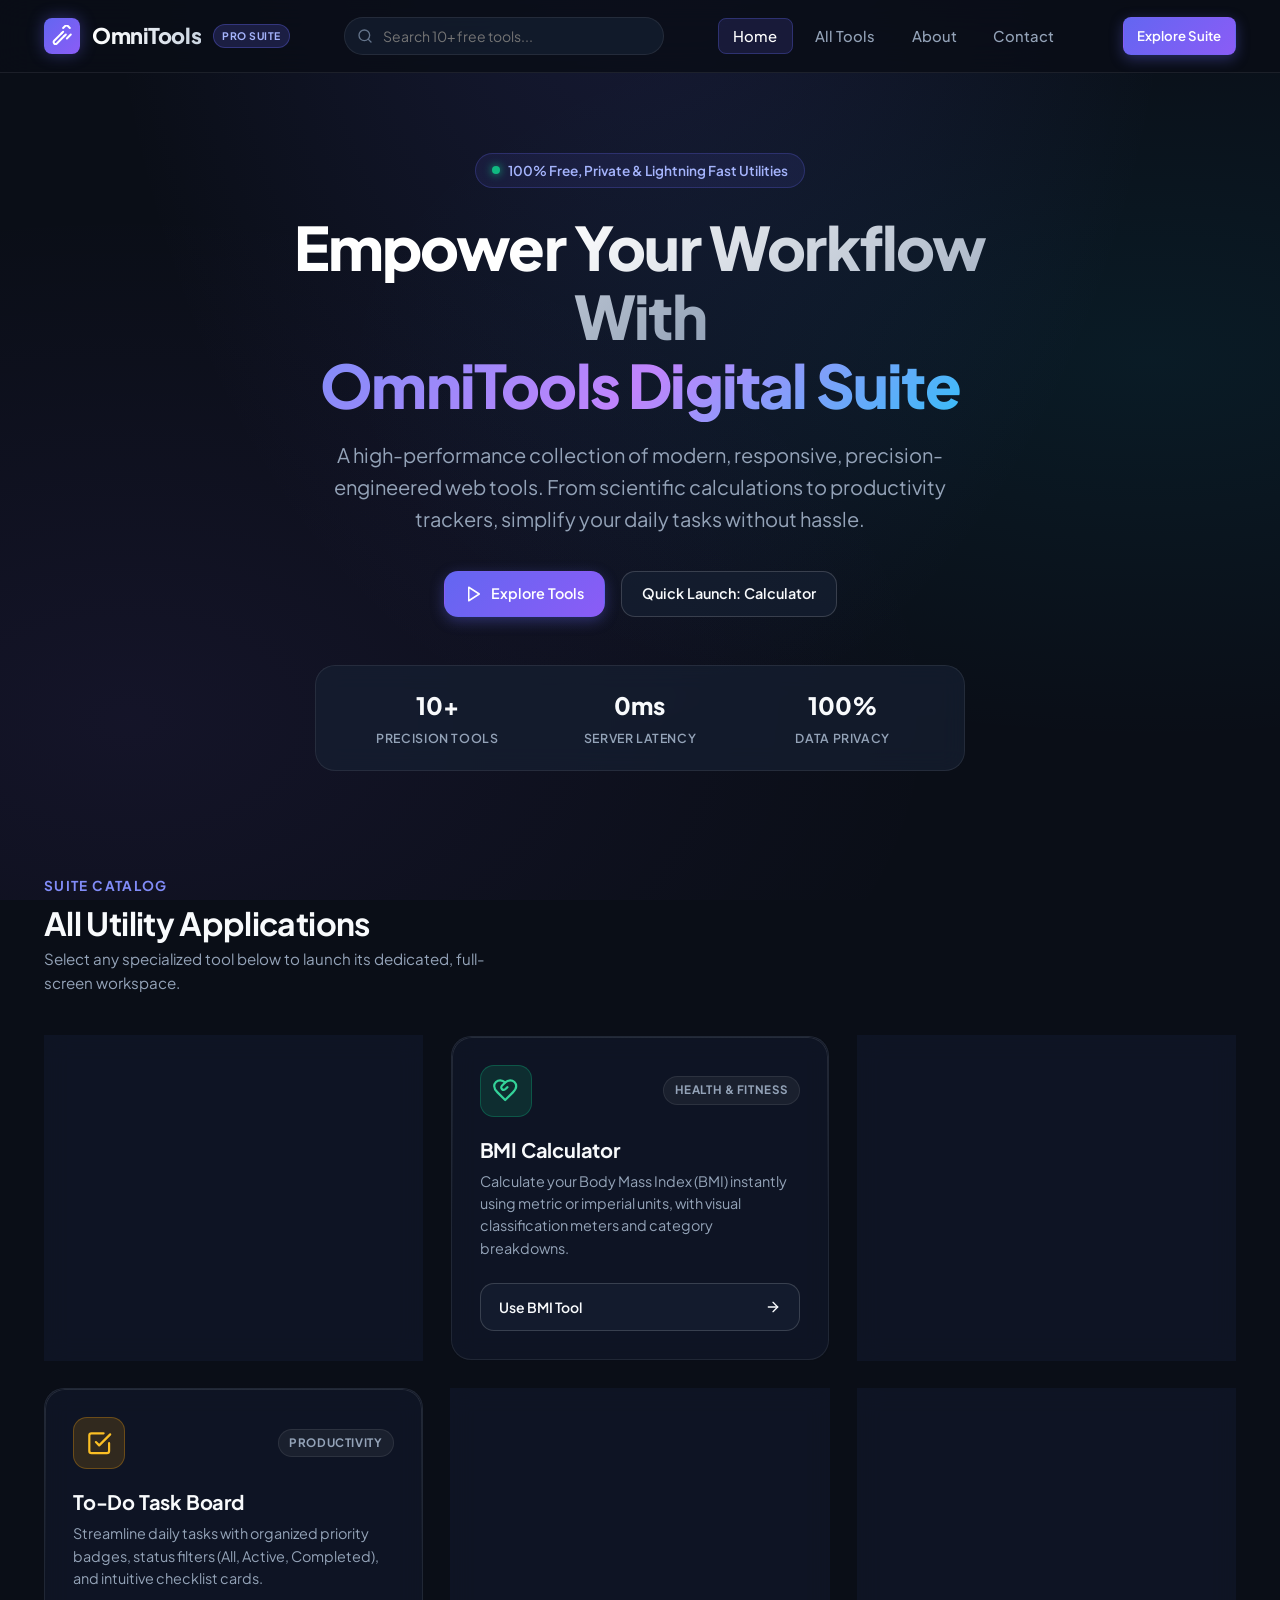
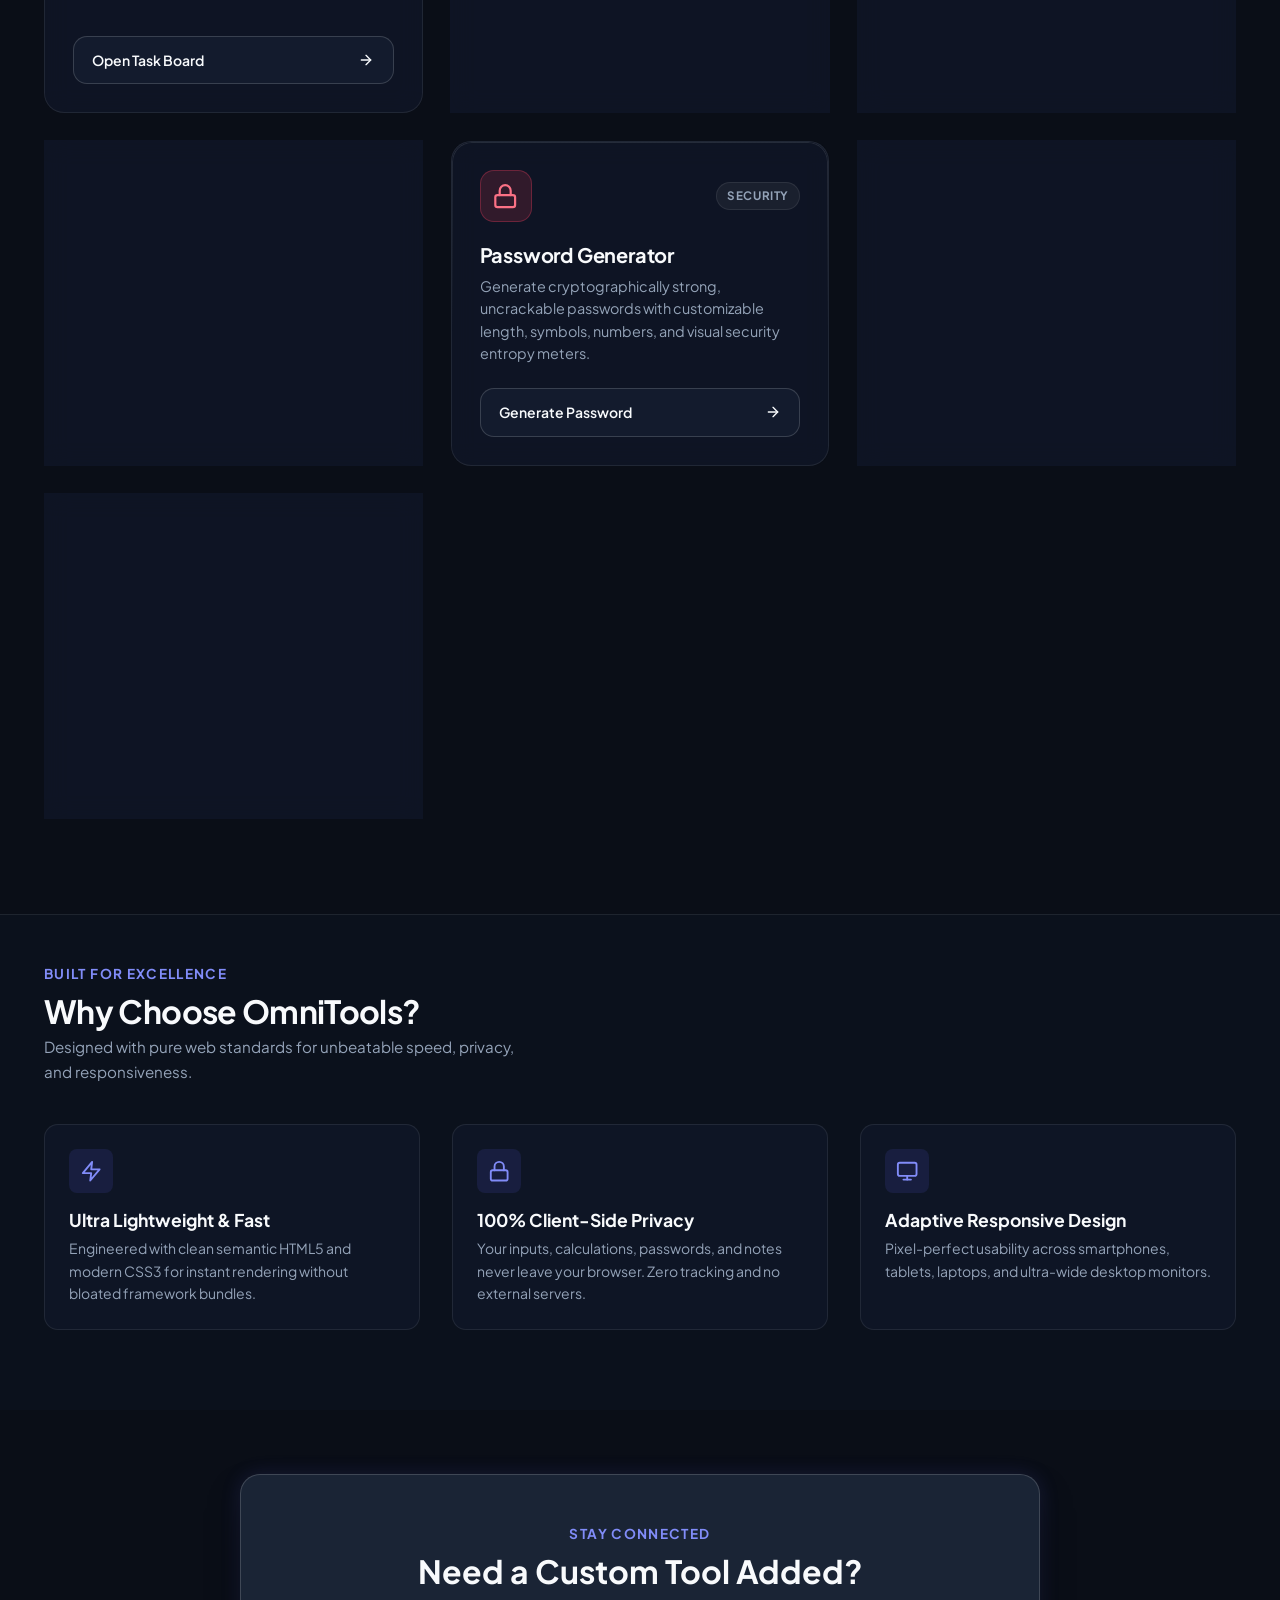
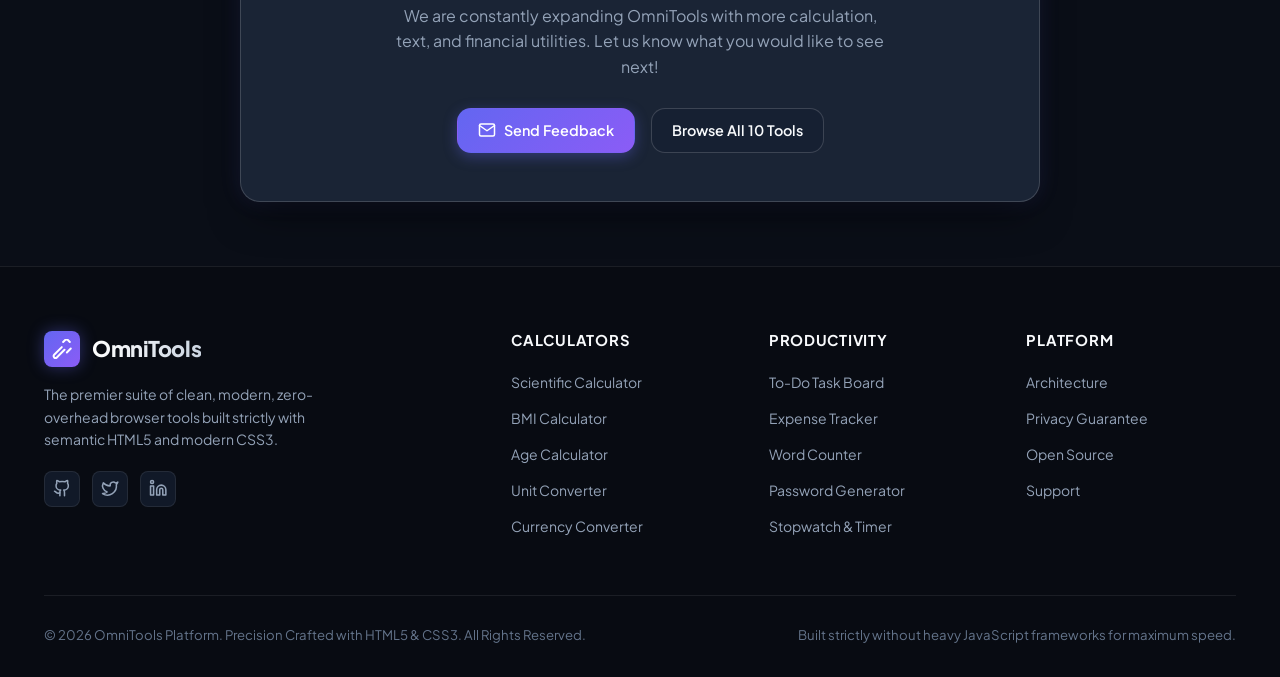
==== index.html @ bc84100f "Omni Tools" ====
<!DOCTYPE html>
<html lang="en">
<head>
  <meta charset="UTF-8">
  <meta name="viewport" content="width=device-width, initial-scale=1.0">
  <title>OmniTools - All-in-One Modern Web Utilities</title>
  <meta name="description" content="A curated suite of clean, fast, modern productivity and calculation web tools. Calculators, converters, text tools, and utilities all in one place.">
  <link rel="stylesheet" href="style.css">
</head>
<body>

  <!-- ================= Header / Navigation ================= -->
  <header class="site-header">
    <div class="container nav-container">
      <a href="index.html" class="brand-logo" aria-label="OmniTools Home">
        <div class="brand-icon">
          <svg viewBox="0 0 24 24" fill="none" stroke="currentColor" stroke-width="2.2" stroke-linecap="round" stroke-linejoin="round">
            <path d="m15 12-8.5 8.5c-.83.83-2.17.83-3 0 0 0 0 0 0 0a2.12 2.12 0 0 1 0-3L12 9"/>
            <path d="M17.64 15 22 10.64"/>
            <path d="m20.91 3.26-2.17-2.17a2.12 2.12 0 0 0-3 0L13.5 3.33"/>
            <path d="m14.5 12.5 2-2"/>
            <path d="m11.5 9.5 2-2"/>
          </svg>
        </div>
        <span class="brand-text">OmniTools</span>
        <span class="brand-badge">Pro Suite</span>
      </a>

      <!-- Search Bar UI -->
      <div class="nav-search">
        <svg class="nav-search-icon" viewBox="0 0 24 24" fill="none" stroke="currentColor" stroke-width="2" stroke-linecap="round" stroke-linejoin="round">
          <circle cx="11" cy="11" r="8"></circle>
          <line x1="21" y1="21" x2="16.65" y2="16.65"></line>
        </svg>
        <input type="text" class="nav-search-input" placeholder="Search 10+ free tools..." aria-label="Search tools">
      </div>

      <!-- Navigation Links -->
      <nav aria-label="Main Navigation">
        <ul class="nav-menu">
          <li><a href="index.html" class="nav-link active">Home</a></li>
          <li><a href="#tools-section" class="nav-link">All Tools</a></li>
          <li><a href="#about-section" class="nav-link">About</a></li>
          <li><a href="#contact-section" class="nav-link">Contact</a></li>
        </ul>
      </nav>

      <div class="nav-actions">
        <a href="#tools-section" class="btn btn-primary btn-sm">Explore Suite</a>
      </div>
    </div>
  </header>

  <!-- ================= Hero Section ================= -->
  <main>
    <section class="hero-section">
      <div class="container hero-content">
        <div class="hero-pill">
          <span class="hero-pill-dot"></span>
          <span>100% Free, Private & Lightning Fast Utilities</span>
        </div>

        <h1 class="hero-title">
          <span class="hero-gradient-text">Empower Your Workflow With</span><br>
          <span class="hero-highlight">OmniTools Digital Suite</span>
        </h1>

        <p class="hero-subtitle">
          A high-performance collection of modern, responsive, precision-engineered web tools. From scientific calculations to productivity trackers, simplify your daily tasks without hassle.
        </p>

        <div class="hero-actions">
          <a href="#tools-section" class="btn btn-primary" id="cta-explore">
            <svg width="18" height="18" viewBox="0 0 24 24" fill="none" stroke="currentColor" stroke-width="2" stroke-linecap="round" stroke-linejoin="round">
              <polygon points="5 3 19 12 5 21 5 3"></polygon>
            </svg>
            Explore Tools
          </a>
          <a href="scientific-calculator.html" class="btn btn-secondary">
            Quick Launch: Calculator
          </a>
        </div>

        <!-- Hero Stats -->
        <div class="hero-stats-bar">
          <div class="stat-item">
            <span class="stat-number">10+</span>
            <span class="stat-label">Precision Tools</span>
          </div>
          <div class="stat-item">
            <span class="stat-number">0ms</span>
            <span class="stat-label">Server Latency</span>
          </div>
          <div class="stat-item">
            <span class="stat-number">100%</span>
            <span class="stat-label">Data Privacy</span>
          </div>
        </div>
      </div>
    </section>

    <!-- ================= Tools Grid Section ================= -->
    <section class="tools-section" id="tools-section">
      <div class="container">
        <div class="section-header">
          <div>
            <span class="section-subtitle-tag">Suite Catalog</span>
            <h2 class="section-title">All Utility Applications</h2>
            <p class="section-desc">Select any specialized tool below to launch its dedicated, full-screen workspace.</p>
          </div>
        </div>

        <div class="tools-grid">

          <!-- Tool 1: Scientific Calculator -->
          <article class="tool-card">
            <div class="tool-card-top">
              <div class="tool-card-icon-box card-color-indigo">
                <svg viewBox="0 0 24 24" fill="none" stroke="currentColor" stroke-width="2" stroke-linecap="round" stroke-linejoin="round">
                  <rect x="4" y="2" width="16" height="20" rx="2"></rect>
                  <line x1="8" y1="6" x2="16" y2="6"></line>
                  <line x1="16" y1="14" x2="16" y2="14.01"></line>
                  <line x1="12" y1="14" x2="12" y2="14.01"></line>
                  <line x1="8" y1="14" x2="8" y2="14.01"></line>
                  <line x1="16" y1="18" x2="16" y2="18.01"></line>
                  <line x1="12" y1="18" x2="12" y2="18.01"></line>
                  <line x1="8" y1="18" x2="8" y2="18.01"></line>
                </svg>
              </div>
              <span class="tool-category-badge">Math & Science</span>
            </div>
            <h3 class="tool-card-title">Scientific Calculator</h3>
            <p class="tool-card-desc">
              Solve complex equations with trigonometric functions (sin, cos, tan), logarithms, square roots, exponents, and memory functions.
            </p>
            <a href="scientific-calculator.html" class="btn-tool" id="btn-calc">
              <span>Use Calculator</span>
              <svg viewBox="0 0 24 24" fill="none" stroke="currentColor" stroke-width="2" stroke-linecap="round" stroke-linejoin="round"><path d="M5 12h14"/><path d="m12 5 7 7-7 7"/></svg>
            </a>
          </article>

          <!-- Tool 2: BMI Calculator -->
          <article class="tool-card">
            <div class="tool-card-top">
              <div class="tool-card-icon-box card-color-emerald">
                <svg viewBox="0 0 24 24" fill="none" stroke="currentColor" stroke-width="2" stroke-linecap="round" stroke-linejoin="round">
                  <path d="M19 14c1.49-1.46 3-3.21 3-5.5A5.5 5.5 0 0 0 16.5 3c-1.76 0-3 .5-4.5 2-1.5-1.5-2.74-2-4.5-2A5.5 5.5 0 0 0 2 8.5c0 2.3 1.5 4.05 3 5.5l7 7Z"></path>
                  <path d="M12 5 9.04 7.96a2.17 2.17 0 0 0 0 3.08v0c.82.82 2.13.85 3 .07l2.07-1.9"></path>
                </svg>
              </div>
              <span class="tool-category-badge">Health & Fitness</span>
            </div>
            <h3 class="tool-card-title">BMI Calculator</h3>
            <p class="tool-card-desc">
              Calculate your Body Mass Index (BMI) instantly using metric or imperial units, with visual classification meters and category breakdowns.
            </p>
            <a href="bmi-calculator.html" class="btn-tool" id="btn-bmi">
              <span>Use BMI Tool</span>
              <svg viewBox="0 0 24 24" fill="none" stroke="currentColor" stroke-width="2" stroke-linecap="round" stroke-linejoin="round"><path d="M5 12h14"/><path d="m12 5 7 7-7 7"/></svg>
            </a>
          </article>

          <!-- Tool 3: Age Calculator -->
          <article class="tool-card">
            <div class="tool-card-top">
              <div class="tool-card-icon-box card-color-cyan">
                <svg viewBox="0 0 24 24" fill="none" stroke="currentColor" stroke-width="2" stroke-linecap="round" stroke-linejoin="round">
                  <rect x="3" y="4" width="18" height="18" rx="2" ry="2"></rect>
                  <line x1="16" y1="2" x2="16" y2="6"></line>
                  <line x1="8" y1="2" x2="8" y2="6"></line>
                  <line x1="3" y1="10" x2="21" y2="10"></line>
                  <circle cx="12" cy="15" r="2"></circle>
                </svg>
              </div>
              <span class="tool-category-badge">Time & Dates</span>
            </div>
            <h3 class="tool-card-title">Age Calculator</h3>
            <p class="tool-card-desc">
              Find your exact chronological age in years, months, weeks, days, hours, and minutes, plus a countdown to your next milestone birthday.
            </p>
            <a href="age-calculator.html" class="btn-tool" id="btn-age">
              <span>Calculate Age</span>
              <svg viewBox="0 0 24 24" fill="none" stroke="currentColor" stroke-width="2" stroke-linecap="round" stroke-linejoin="round"><path d="M5 12h14"/><path d="m12 5 7 7-7 7"/></svg>
            </a>
          </article>

          <!-- Tool 4: To-Do List -->
          <article class="tool-card">
            <div class="tool-card-top">
              <div class="tool-card-icon-box card-color-amber">
                <svg viewBox="0 0 24 24" fill="none" stroke="currentColor" stroke-width="2" stroke-linecap="round" stroke-linejoin="round">
                  <path d="M9 11l3 3L22 4"></path>
                  <path d="M21 12v7a2 2 0 0 1-2 2H5a2 2 0 0 1-2-2V5a2 2 0 0 1 2-2h11"></path>
                </svg>
              </div>
              <span class="tool-category-badge">Productivity</span>
            </div>
            <h3 class="tool-card-title">To-Do Task Board</h3>
            <p class="tool-card-desc">
              Streamline daily tasks with organized priority badges, status filters (All, Active, Completed), and intuitive checklist cards.
            </p>
            <a href="todo-list.html" class="btn-tool" id="btn-todo">
              <span>Open Task Board</span>
              <svg viewBox="0 0 24 24" fill="none" stroke="currentColor" stroke-width="2" stroke-linecap="round" stroke-linejoin="round"><path d="M5 12h14"/><path d="m12 5 7 7-7 7"/></svg>
            </a>
          </article>

          <!-- Tool 5: Expense Tracker -->
          <article class="tool-card">
            <div class="tool-card-top">
              <div class="tool-card-icon-box card-color-emerald">
                <svg viewBox="0 0 24 24" fill="none" stroke="currentColor" stroke-width="2" stroke-linecap="round" stroke-linejoin="round">
                  <line x1="12" y1="1" x2="12" y2="23"></line>
                  <path d="M17 5H9.5a3.5 3.5 0 0 0 0 7h5a3.5 3.5 0 0 1 0 7H6"></path>
                </svg>
              </div>
              <span class="tool-category-badge">Finance</span>
            </div>
            <h3 class="tool-card-title">Expense Tracker</h3>
            <p class="tool-card-desc">
              Monitor incoming cashflow and expenses with real-time budget metric summaries, categorized transaction history, and balance indicators.
            </p>
            <a href="expense-tracker.html" class="btn-tool" id="btn-expense">
              <span>Track Budget</span>
              <svg viewBox="0 0 24 24" fill="none" stroke="currentColor" stroke-width="2" stroke-linecap="round" stroke-linejoin="round"><path d="M5 12h14"/><path d="m12 5 7 7-7 7"/></svg>
            </a>
          </article>

          <!-- Tool 6: Unit Converter -->
          <article class="tool-card">
            <div class="tool-card-top">
              <div class="tool-card-icon-box card-color-blue">
                <svg viewBox="0 0 24 24" fill="none" stroke="currentColor" stroke-width="2" stroke-linecap="round" stroke-linejoin="round">
                  <path d="m21 16-4 4-4-4"></path>
                  <path d="M17 20V4"></path>
                  <path d="m3 8 4-4 4 4"></path>
                  <path d="M7 4v16"></path>
                </svg>
              </div>
              <span class="tool-category-badge">Conversions</span>
            </div>
            <h3 class="tool-card-title">Unit Converter</h3>
            <p class="tool-card-desc">
              Convert units of Length (km, m, miles), Weight (kg, lbs, oz), and Temperature (°C, °F, K) with two-way swapping and formula references.
            </p>
            <a href="unit-converter.html" class="btn-tool" id="btn-unit">
              <span>Convert Units</span>
              <svg viewBox="0 0 24 24" fill="none" stroke="currentColor" stroke-width="2" stroke-linecap="round" stroke-linejoin="round"><path d="M5 12h14"/><path d="m12 5 7 7-7 7"/></svg>
            </a>
          </article>

          <!-- Tool 7: Word & Character Counter -->
          <article class="tool-card">
            <div class="tool-card-top">
              <div class="tool-card-icon-box card-color-violet">
                <svg viewBox="0 0 24 24" fill="none" stroke="currentColor" stroke-width="2" stroke-linecap="round" stroke-linejoin="round">
                  <polyline points="4 7 4 4 20 4 20 7"></polyline>
                  <line x1="9" y1="20" x2="15" y2="20"></line>
                  <line x1="12" y1="4" x2="12" y2="20"></line>
                </svg>
              </div>
              <span class="tool-category-badge">Content & Writing</span>
            </div>
            <h3 class="tool-card-title">Word & Character Counter</h3>
            <p class="tool-card-desc">
              Analyze text in real-time with comprehensive metrics: total word count, characters, sentences, paragraphs, reading time, and speaking pace.
            </p>
            <a href="word-counter.html" class="btn-tool" id="btn-word">
              <span>Count Words</span>
              <svg viewBox="0 0 24 24" fill="none" stroke="currentColor" stroke-width="2" stroke-linecap="round" stroke-linejoin="round"><path d="M5 12h14"/><path d="m12 5 7 7-7 7"/></svg>
            </a>
          </article>

          <!-- Tool 8: Password Generator -->
          <article class="tool-card">
            <div class="tool-card-top">
              <div class="tool-card-icon-box card-color-rose">
                <svg viewBox="0 0 24 24" fill="none" stroke="currentColor" stroke-width="2" stroke-linecap="round" stroke-linejoin="round">
                  <rect x="3" y="11" width="18" height="11" rx="2" ry="2"></rect>
                  <path d="M7 11V7a5 5 0 0 1 10 0v4"></path>
                </svg>
              </div>
              <span class="tool-category-badge">Security</span>
            </div>
            <h3 class="tool-card-title">Password Generator</h3>
            <p class="tool-card-desc">
              Generate cryptographically strong, uncrackable passwords with customizable length, symbols, numbers, and visual security entropy meters.
            </p>
            <a href="password-generator.html" class="btn-tool" id="btn-pwd">
              <span>Generate Password</span>
              <svg viewBox="0 0 24 24" fill="none" stroke="currentColor" stroke-width="2" stroke-linecap="round" stroke-linejoin="round"><path d="M5 12h14"/><path d="m12 5 7 7-7 7"/></svg>
            </a>
          </article>

          <!-- Tool 9: Currency Converter -->
          <article class="tool-card">
            <div class="tool-card-top">
              <div class="tool-card-icon-box card-color-amber">
                <svg viewBox="0 0 24 24" fill="none" stroke="currentColor" stroke-width="2" stroke-linecap="round" stroke-linejoin="round">
                  <circle cx="12" cy="12" r="10"></circle>
                  <path d="M16 8h-6a2 2 0 1 0 0 4h4a2 2 0 1 1 0 4H8"></path>
                  <path d="M12 6v2m0 8v2"></path>
                </svg>
              </div>
              <span class="tool-category-badge">Global Finance</span>
            </div>
            <h3 class="tool-card-title">Currency Converter</h3>
            <p class="tool-card-desc">
              Convert global currencies including USD, EUR, GBP, JPY, CAD, and AUD with realistic conversion rates and quick exchange rate comparison matrices.
            </p>
            <a href="currency-converter.html" class="btn-tool" id="btn-currency">
              <span>Convert Currency</span>
              <svg viewBox="0 0 24 24" fill="none" stroke="currentColor" stroke-width="2" stroke-linecap="round" stroke-linejoin="round"><path d="M5 12h14"/><path d="m12 5 7 7-7 7"/></svg>
            </a>
          </article>

          <!-- Tool 10: Stopwatch & Timer -->
          <article class="tool-card">
            <div class="tool-card-top">
              <div class="tool-card-icon-box card-color-cyan">
                <svg viewBox="0 0 24 24" fill="none" stroke="currentColor" stroke-width="2" stroke-linecap="round" stroke-linejoin="round">
                  <circle cx="12" cy="13" r="8"></circle>
                  <path d="M12 9v4l2 2"></path>
                  <path d="M5 3 2 6"></path>
                  <path d="m22 6-3-3"></path>
                  <path d="M10 2h4"></path>
                </svg>
              </div>
              <span class="tool-category-badge">Time & Focus</span>
            </div>
            <h3 class="tool-card-title">Stopwatch & Timer</h3>
            <p class="tool-card-desc">
              High-precision digital chronometer with millisecond accuracy, Start/Pause/Reset triggers, and formatted lap record management.
            </p>
            <a href="stopwatch-timer.html" class="btn-tool" id="btn-timer">
              <span>Open Stopwatch</span>
              <svg viewBox="0 0 24 24" fill="none" stroke="currentColor" stroke-width="2" stroke-linecap="round" stroke-linejoin="round"><path d="M5 12h14"/><path d="m12 5 7 7-7 7"/></svg>
            </a>
          </article>

        </div>
      </div>
    </section>

    <!-- ================= About / Feature Highlights ================= -->
    <section class="features-section" id="about-section">
      <div class="container">
        <div class="section-header">
          <div>
            <span class="section-subtitle-tag">Built For Excellence</span>
            <h2 class="section-title">Why Choose OmniTools?</h2>
            <p class="section-desc">Designed with pure web standards for unbeatable speed, privacy, and responsiveness.</p>
          </div>
        </div>

        <div class="features-grid">
          <div class="feature-box">
            <div class="feature-icon-wrapper">
              <svg viewBox="0 0 24 24" fill="none" stroke="currentColor" stroke-width="2" stroke-linecap="round" stroke-linejoin="round">
                <polygon points="13 2 3 14 12 14 11 22 21 10 12 10 13 2"></polygon>
              </svg>
            </div>
            <h3 class="feature-title">Ultra Lightweight & Fast</h3>
            <p class="feature-desc">Engineered with clean semantic HTML5 and modern CSS3 for instant rendering without bloated framework bundles.</p>
          </div>

          <div class="feature-box">
            <div class="feature-icon-wrapper">
              <svg viewBox="0 0 24 24" fill="none" stroke="currentColor" stroke-width="2" stroke-linecap="round" stroke-linejoin="round">
                <rect x="3" y="11" width="18" height="11" rx="2" ry="2"></rect>
                <path d="M7 11V7a5 5 0 0 1 10 0v4"></path>
              </svg>
            </div>
            <h3 class="feature-title">100% Client-Side Privacy</h3>
            <p class="feature-desc">Your inputs, calculations, passwords, and notes never leave your browser. Zero tracking and no external servers.</p>
          </div>

          <div class="feature-box">
            <div class="feature-icon-wrapper">
              <svg viewBox="0 0 24 24" fill="none" stroke="currentColor" stroke-width="2" stroke-linecap="round" stroke-linejoin="round">
                <rect x="2" y="3" width="20" height="14" rx="2" ry="2"></rect>
                <line x1="8" y1="21" x2="16" y2="21"></line>
                <line x1="12" y1="17" x2="12" y2="21"></line>
              </svg>
            </div>
            <h3 class="feature-title">Adaptive Responsive Design</h3>
            <p class="feature-desc">Pixel-perfect usability across smartphones, tablets, laptops, and ultra-wide desktop monitors.</p>
          </div>
        </div>
      </div>
    </section>

    <!-- ================= Contact / Quick CTA ================= -->
    <section class="container" id="contact-section" style="padding: 4rem 1.5rem; text-align: center;">
      <div style="background: var(--bg-surface-elevated); border: 1px solid var(--border-medium); border-radius: var(--radius-lg); padding: 3rem 2rem; max-width: 800px; margin: 0 auto; box-shadow: var(--shadow-lg);">
        <span class="section-subtitle-tag">Stay Connected</span>
        <h2 style="font-size: 2rem; margin-bottom: 0.75rem;">Need a Custom Tool Added?</h2>
        <p style="color: var(--text-muted); max-width: 500px; margin: 0 auto 1.75rem;">
          We are constantly expanding OmniTools with more calculation, text, and financial utilities. Let us know what you would like to see next!
        </p>
        <div style="display: flex; justify-content: center; gap: 1rem; flex-wrap: wrap;">
          <a href="mailto:support@omnitools.local" class="btn btn-primary">
            <svg width="18" height="18" viewBox="0 0 24 24" fill="none" stroke="currentColor" stroke-width="2" stroke-linecap="round" stroke-linejoin="round"><path d="M4 4h16c1.1 0 2 .9 2 2v12c0 1.1-.9 2-2 2H4c-1.1 0-2-.9-2-2V6c0-1.1.9-2 2-2z"></path><polyline points="22,6 12,13 2,6"></polyline></svg>
            Send Feedback
          </a>
          <a href="#tools-section" class="btn btn-secondary">Browse All 10 Tools</a>
        </div>
      </div>
    </section>
  </main>

  <!-- ================= Footer ================= -->
  <footer class="site-footer">
    <div class="container">
      <div class="footer-top">
        <div class="footer-brand-col">
          <a href="index.html" class="brand-logo">
            <div class="brand-icon">
              <svg viewBox="0 0 24 24" fill="none" stroke="currentColor" stroke-width="2.2" stroke-linecap="round" stroke-linejoin="round">
                <path d="m15 12-8.5 8.5c-.83.83-2.17.83-3 0 0 0 0 0 0 0a2.12 2.12 0 0 1 0-3L12 9"/>
                <path d="M17.64 15 22 10.64"/>
                <path d="m20.91 3.26-2.17-2.17a2.12 2.12 0 0 0-3 0L13.5 3.33"/>
              </svg>
            </div>
            <span class="brand-text">OmniTools</span>
          </a>
          <p class="footer-desc">
            The premier suite of clean, modern, zero-overhead browser tools built strictly with semantic HTML5 and modern CSS3.
          </p>
          <div class="footer-socials">
            <a href="#" class="social-link" aria-label="GitHub">
              <svg viewBox="0 0 24 24" fill="none" stroke="currentColor" stroke-width="2" stroke-linecap="round" stroke-linejoin="round"><path d="M15 22v-4a4.8 4.8 0 0 0-1-3.5c3 0 6-2 6-5.5.08-1.25-.27-2.48-1-3.5.28-1.15.28-2.35 0-3.5 0 0-1 0-3 1.5-2.64-.5-5.36-.5-8 0C6 2 5 2 5 2c-.3 1.15-.3 2.35 0 3.5A5.403 5.403 0 0 0 4 9c0 3.5 3 5.5 6 5.5-.39.49-.68 1.05-.85 1.65-.17.6-.22 1.23-.15 1.85v4"></path><path d="M9 18c-4.51 2-5-2-7-2"></path></svg>
            </a>
            <a href="#" class="social-link" aria-label="Twitter">
              <svg viewBox="0 0 24 24" fill="none" stroke="currentColor" stroke-width="2" stroke-linecap="round" stroke-linejoin="round"><path d="M22 4s-.7 2.1-2 3.4c1.6 10-9.4 17.3-18 11.6 2.2.1 4.4-.6 6-2C3 15.5.5 9.6 3 5c2.2 2.6 5.6 4.1 9 4-.9-4.2 4-6.6 7-3.8 1.1 0 3-1.2 3-1.2z"></path></svg>
            </a>
            <a href="#" class="social-link" aria-label="LinkedIn">
              <svg viewBox="0 0 24 24" fill="none" stroke="currentColor" stroke-width="2" stroke-linecap="round" stroke-linejoin="round"><path d="M16 8a6 6 0 0 1 6 6v7h-4v-7a2 2 0 0 0-2-2 2 2 0 0 0-2 2v7h-4v-7a6 6 0 0 1 6-6z"></path><rect x="2" y="9" width="4" height="12"></rect><circle cx="4" cy="4" r="2"></circle></svg>
            </a>
          </div>
        </div>

        <div>
          <h4 class="footer-heading">Calculators</h4>
          <ul class="footer-link-list">
            <li><a href="scientific-calculator.html">Scientific Calculator</a></li>
            <li><a href="bmi-calculator.html">BMI Calculator</a></li>
            <li><a href="age-calculator.html">Age Calculator</a></li>
            <li><a href="unit-converter.html">Unit Converter</a></li>
            <li><a href="currency-converter.html">Currency Converter</a></li>
          </ul>
        </div>

        <div>
          <h4 class="footer-heading">Productivity</h4>
          <ul class="footer-link-list">
            <li><a href="todo-list.html">To-Do Task Board</a></li>
            <li><a href="expense-tracker.html">Expense Tracker</a></li>
            <li><a href="word-counter.html">Word Counter</a></li>
            <li><a href="password-generator.html">Password Generator</a></li>
            <li><a href="stopwatch-timer.html">Stopwatch & Timer</a></li>
          </ul>
        </div>

        <div>
          <h4 class="footer-heading">Platform</h4>
          <ul class="footer-link-list">
            <li><a href="#about-section">Architecture</a></li>
            <li><a href="#tools-section">Privacy Guarantee</a></li>
            <li><a href="#contact-section">Open Source</a></li>
            <li><a href="#contact-section">Support</a></li>
          </ul>
        </div>
      </div>

      <div class="footer-bottom">
        <p>&copy; 2026 OmniTools Platform. Precision Crafted with HTML5 & CSS3. All Rights Reserved.</p>
        <p>Built strictly without heavy JavaScript frameworks for maximum speed.</p>
      </div>
    </div>
  </footer>

  <script src="script.js" defer></script>
</body>
</html>
---- style.css ----
/* ==========================================================================
   OmniTools - Modern Multi-Tool Web Application Design System
   Pure HTML5 & CSS3 - Fully Responsive & High-Aesthetic Architecture
   ========================================================================== */

/* --- Google Font Import --- */
@import url('https://fonts.googleapis.com/css2?family=Plus+Jakarta+Sans:wght@300;400;500;600;700;800&family=JetBrains+Mono:wght@400;500;600;700&display=swap');

/* --- Design Tokens & CSS Custom Properties --- */
:root {
  /* Color Palette - Modern Dark Slate & Neon Accents */
  --bg-primary: #0a0e17;
  --bg-secondary: #0f172a;
  --bg-tertiary: #162033;
  --bg-surface: rgba(22, 32, 51, 0.7);
  --bg-surface-elevated: rgba(30, 41, 59, 0.85);
  --bg-card: rgba(18, 26, 43, 0.65);
  --bg-card-hover: rgba(27, 38, 62, 0.85);

  /* Borders & Dividers */
  --border-subtle: rgba(255, 255, 255, 0.08);
  --border-medium: rgba(255, 255, 255, 0.16);
  --border-active: rgba(99, 102, 241, 0.5);
  --border-glow: rgba(99, 102, 241, 0.35);

  /* Typography Colors */
  --text-main: #f8fafc;
  --text-muted: #94a3b8;
  --text-dim: #64748b;
  --text-inverse: #0a0e17;

  /* Primary Brand Gradients & Accents */
  --primary-start: #6366f1;
  --primary-end: #8b5cf6;
  --primary-gradient: linear-gradient(135deg, #6366f1 0%, #8b5cf6 100%);
  --accent-cyan: #06b6d4;
  --accent-emerald: #10b981;
  --accent-amber: #f59e0b;
  --accent-rose: #f43f5e;
  --accent-violet: #a855f7;
  --accent-blue: #3b82f6;

  /* Specialty Gradients */
  --gradient-glow: radial-gradient(circle at 50% 0%, rgba(99, 102, 241, 0.18) 0%, transparent 70%);
  --gradient-card-highlight: linear-gradient(180deg, rgba(255, 255, 255, 0.06) 0%, rgba(255, 255, 255, 0) 100%);
  --gradient-emerald: linear-gradient(135deg, #10b981 0%, #059669 100%);
  --gradient-rose: linear-gradient(135deg, #f43f5e 0%, #e11d48 100%);
  --gradient-amber: linear-gradient(135deg, #f59e0b 0%, #d97706 100%);
  --gradient-cyan: linear-gradient(135deg, #06b6d4 0%, #0284c7 100%);

  /* Typography */
  --font-sans: 'Plus Jakarta Sans', -apple-system, BlinkMacSystemFont, 'Segoe UI', Roboto, sans-serif;
  --font-mono: 'JetBrains Mono', 'Fira Code', Menlo, monospace;

  /* Spacings */
  --radius-sm: 8px;
  --radius-md: 14px;
  --radius-lg: 20px;
  --radius-full: 9999px;

  /* Shadows */
  --shadow-sm: 0 2px 8px rgba(0, 0, 0, 0.25);
  --shadow-md: 0 8px 24px -4px rgba(0, 0, 0, 0.4), 0 4px 12px -2px rgba(0, 0, 0, 0.3);
  --shadow-lg: 0 20px 40px -12px rgba(0, 0, 0, 0.55), 0 0 20px rgba(99, 102, 241, 0.15);
  --shadow-glow: 0 0 25px rgba(99, 102, 241, 0.25);

  /* Transitions */
  --transition-fast: 0.15s cubic-bezier(0.4, 0, 0.2, 1);
  --transition-normal: 0.25s cubic-bezier(0.4, 0, 0.2, 1);
  --transition-bounce: 0.4s cubic-bezier(0.34, 1.56, 0.64, 1);

  /* Max Layout Width */
  --max-width: 1240px;
}

/* --- Global Reset & Box Sizing --- */
*, *::before, *::after {
  box-sizing: border-box;
  margin: 0;
  padding: 0;
}

html {
  font-size: 16px;
  scroll-behavior: smooth;
  color-scheme: dark;
}

body {
  font-family: var(--font-sans);
  background-color: var(--bg-primary);
  color: var(--text-main);
  line-height: 1.6;
  min-height: 100vh;
  display: flex;
  flex-direction: column;
  overflow-x: hidden;
  background-image: 
    radial-gradient(ellipse at 50% -20%, rgba(99, 102, 241, 0.15), transparent 60%),
    radial-gradient(ellipse at 90% 40%, rgba(6, 182, 212, 0.08), transparent 50%),
    radial-gradient(ellipse at 10% 80%, rgba(139, 92, 246, 0.08), transparent 50%);
  background-attachment: fixed;
}

/* Typography Helpers */
h1, h2, h3, h4, h5, h6 {
  color: var(--text-main);
  font-weight: 700;
  line-height: 1.25;
}

a {
  color: inherit;
  text-decoration: none;
  transition: color var(--transition-fast);
}

img, svg {
  display: block;
}

button, input, select, textarea {
  font-family: inherit;
  font-size: inherit;
  color: inherit;
}

/* Utility Containers */
.container {
  width: 100%;
  max-width: var(--max-width);
  margin-left: auto;
  margin-right: auto;
  padding-left: 1.5rem;
  padding-right: 1.5rem;
}

/* ==========================================================================
   Header & Navigation
   ========================================================================== */
.site-header {
  position: sticky;
  top: 0;
  z-index: 100;
  background: rgba(10, 14, 23, 0.85);
  backdrop-filter: blur(16px);
  -webkit-backdrop-filter: blur(16px);
  border-bottom: 1px solid var(--border-subtle);
  transition: all var(--transition-normal);
}

.nav-container {
  display: flex;
  align-items: center;
  justify-content: space-between;
  height: 4.5rem;
  gap: 1.5rem;
}

/* Brand Logo */
.brand-logo {
  display: flex;
  align-items: center;
  gap: 0.75rem;
  font-size: 1.35rem;
  font-weight: 800;
  letter-spacing: -0.02em;
  color: var(--text-main);
}

.brand-icon {
  width: 2.25rem;
  height: 2.25rem;
  background: var(--primary-gradient);
  border-radius: var(--radius-sm);
  display: flex;
  align-items: center;
  justify-content: center;
  box-shadow: 0 0 16px rgba(99, 102, 241, 0.4);
}

.brand-icon svg {
  width: 1.35rem;
  height: 1.35rem;
  color: #ffffff;
}

.brand-text {
  background: linear-gradient(to right, #ffffff, #cbd5e1);
  -webkit-background-clip: text;
  -webkit-text-fill-color: transparent;
}

.brand-badge {
  font-size: 0.65rem;
  font-weight: 700;
  text-transform: uppercase;
  background: rgba(99, 102, 241, 0.2);
  color: #a5b4fc;
  border: 1px solid rgba(99, 102, 241, 0.35);
  padding: 0.15rem 0.5rem;
  border-radius: var(--radius-full);
  letter-spacing: 0.05em;
}

/* Header Search Bar */
.nav-search {
  flex: 1;
  max-width: 320px;
  position: relative;
  display: none;
}

@media (min-width: 860px) {
  .nav-search {
    display: block;
  }
}

.nav-search-input {
  width: 100%;
  background: var(--bg-surface);
  border: 1px solid var(--border-subtle);
  border-radius: var(--radius-full);
  padding: 0.55rem 1rem 0.55rem 2.4rem;
  font-size: 0.875rem;
  color: var(--text-main);
  outline: none;
  transition: all var(--transition-normal);
}

.nav-search-input:focus {
  border-color: var(--primary-start);
  background: var(--bg-secondary);
  box-shadow: 0 0 0 3px rgba(99, 102, 241, 0.2);
}

.nav-search-icon {
  position: absolute;
  left: 0.85rem;
  top: 50%;
  transform: translateY(-50%);
  width: 1rem;
  height: 1rem;
  color: var(--text-dim);
  pointer-events: none;
}

/* Nav Links */
.nav-menu {
  display: flex;
  align-items: center;
  list-style: none;
  gap: 0.5rem;
}

.nav-link {
  font-size: 0.925rem;
  font-weight: 500;
  color: var(--text-muted);
  padding: 0.5rem 0.9rem;
  border-radius: var(--radius-sm);
  transition: all var(--transition-fast);
}

.nav-link:hover {
  color: var(--text-main);
  background: rgba(255, 255, 255, 0.05);
}

.nav-link.active {
  color: #ffffff;
  background: rgba(99, 102, 241, 0.15);
  border: 1px solid rgba(99, 102, 241, 0.3);
}

.nav-actions {
  display: flex;
  align-items: center;
  gap: 0.75rem;
}

/* Header Buttons */
.btn {
  display: inline-flex;
  align-items: center;
  justify-content: center;
  gap: 0.5rem;
  padding: 0.65rem 1.25rem;
  font-size: 0.9rem;
  font-weight: 600;
  border-radius: var(--radius-md);
  border: 1px solid transparent;
  cursor: pointer;
  transition: all var(--transition-normal);
  text-align: center;
  user-select: none;
}

.btn-primary {
  background: var(--primary-gradient);
  color: #ffffff;
  box-shadow: 0 4px 14px rgba(99, 102, 241, 0.35);
}

.btn-primary:hover {
  transform: translateY(-2px);
  box-shadow: 0 6px 20px rgba(99, 102, 241, 0.5);
  color: #ffffff;
}

.btn-secondary {
  background: var(--bg-surface);
  border-color: var(--border-medium);
  color: var(--text-main);
}

.btn-secondary:hover {
  background: var(--bg-surface-elevated);
  border-color: var(--text-muted);
  transform: translateY(-2px);
}

.btn-sm {
  padding: 0.45rem 0.85rem;
  font-size: 0.825rem;
  border-radius: var(--radius-sm);
}

/* ==========================================================================
   Hero Section
   ========================================================================== */
.hero-section {
  padding: 5rem 0 3.5rem;
  position: relative;
  text-align: center;
}

.hero-content {
  max-width: 800px;
  margin: 0 auto;
  position: relative;
  z-index: 2;
}

.hero-pill {
  display: inline-flex;
  align-items: center;
  gap: 0.5rem;
  padding: 0.35rem 1rem;
  background: rgba(99, 102, 241, 0.1);
  border: 1px solid rgba(99, 102, 241, 0.25);
  border-radius: var(--radius-full);
  font-size: 0.85rem;
  font-weight: 600;
  color: #a5b4fc;
  margin-bottom: 1.5rem;
}

.hero-pill-dot {
  width: 0.5rem;
  height: 0.5rem;
  background: var(--accent-emerald);
  border-radius: 50%;
  box-shadow: 0 0 8px var(--accent-emerald);
}

.hero-title {
  font-size: clamp(2.25rem, 5vw, 3.75rem);
  font-weight: 800;
  line-height: 1.15;
  letter-spacing: -0.03em;
  margin-bottom: 1.25rem;
}

.hero-gradient-text {
  background: linear-gradient(135deg, #ffffff 30%, #94a3b8 100%);
  -webkit-background-clip: text;
  -webkit-text-fill-color: transparent;
}

.hero-highlight {
  background: linear-gradient(135deg, #818cf8 0%, #c084fc 50%, #38bdf8 100%);
  -webkit-background-clip: text;
  -webkit-text-fill-color: transparent;
}

.hero-subtitle {
  font-size: clamp(1.05rem, 2vw, 1.25rem);
  color: var(--text-muted);
  max-width: 620px;
  margin: 0 auto 2.25rem;
  font-weight: 400;
}

.hero-actions {
  display: flex;
  align-items: center;
  justify-content: center;
  gap: 1rem;
  flex-wrap: wrap;
  margin-bottom: 3rem;
}

.hero-stats-bar {
  display: grid;
  grid-template-columns: repeat(3, 1fr);
  gap: 1.5rem;
  max-width: 650px;
  margin: 0 auto;
  padding: 1.25rem 2rem;
  background: var(--bg-surface);
  border: 1px solid var(--border-subtle);
  border-radius: var(--radius-lg);
  backdrop-filter: blur(12px);
}

.stat-item {
  text-align: center;
}

.stat-number {
  font-size: 1.5rem;
  font-weight: 800;
  color: var(--text-main);
  display: block;
}

.stat-label {
  font-size: 0.775rem;
  color: var(--text-muted);
  text-transform: uppercase;
  letter-spacing: 0.05em;
  font-weight: 600;
}

/* ==========================================================================
   Tools Grid Section
   ========================================================================== */
.tools-section {
  padding: 3rem 0 6rem;
  position: relative;
}

.section-header {
  display: flex;
  align-items: flex-end;
  justify-content: space-between;
  margin-bottom: 2.5rem;
  flex-wrap: wrap;
  gap: 1rem;
}

.section-subtitle-tag {
  color: #818cf8;
  font-size: 0.85rem;
  font-weight: 700;
  text-transform: uppercase;
  letter-spacing: 0.1em;
  margin-bottom: 0.4rem;
  display: block;
}

.section-title {
  font-size: 2rem;
  font-weight: 700;
  letter-spacing: -0.02em;
}

.section-desc {
  color: var(--text-muted);
  max-width: 480px;
  font-size: 0.95rem;
  margin-top: 0.25rem;
}

/* Tools Cards Grid */
.tools-grid {
  display: grid;
  grid-template-columns: repeat(auto-fill, minmax(320px, 1fr));
  gap: 1.75rem;
}

/* Individual Tool Card */
.tool-card {
  position: relative;
  background: var(--bg-card);
  border: 1px solid var(--border-subtle);
  border-radius: var(--radius-lg);
  padding: 1.75rem;
  display: flex;
  flex-direction: column;
  transition: all var(--transition-normal);
  backdrop-filter: blur(12px);
  -webkit-backdrop-filter: blur(12px);
  overflow: hidden;
}

.tool-card::before {
  content: '';
  position: absolute;
  inset: 0;
  border-radius: var(--radius-lg);
  padding: 1px;
  background: linear-gradient(180deg, rgba(255, 255, 255, 0.1) 0%, rgba(255, 255, 255, 0) 60%);
  -webkit-mask: linear-gradient(#fff 0 0) content-box, linear-gradient(#fff 0 0);
  -webkit-mask-composite: xor;
  mask-composite: exclude;
  pointer-events: none;
}

.tool-card:hover {
  transform: translateY(-6px);
  background: var(--bg-card-hover);
  border-color: var(--border-medium);
  box-shadow: var(--shadow-lg);
}

.tool-card:hover .tool-card-icon-box {
  transform: scale(1.08) rotate(2deg);
}

.tool-card:hover .btn-tool {
  background: var(--primary-gradient);
  color: #ffffff;
  border-color: transparent;
  box-shadow: 0 4px 12px rgba(99, 102, 241, 0.4);
}

/* Tool Card Header */
.tool-card-top {
  display: flex;
  align-items: center;
  justify-content: space-between;
  margin-bottom: 1.25rem;
}

.tool-card-icon-box {
  width: 3.25rem;
  height: 3.25rem;
  border-radius: var(--radius-md);
  display: flex;
  align-items: center;
  justify-content: center;
  transition: transform var(--transition-bounce);
}

.tool-card-icon-box svg {
  width: 1.65rem;
  height: 1.65rem;
}

/* Distinct Card Category Colors */
.card-color-indigo {
  background: rgba(99, 102, 241, 0.15);
  color: #818cf8;
  border: 1px solid rgba(99, 102, 241, 0.3);
}

.card-color-emerald {
  background: rgba(16, 185, 129, 0.15);
  color: #34d399;
  border: 1px solid rgba(16, 185, 129, 0.3);
}

.card-color-amber {
  background: rgba(245, 158, 11, 0.15);
  color: #fbbf24;
  border: 1px solid rgba(245, 158, 11, 0.3);
}

.card-color-cyan {
  background: rgba(6, 182, 212, 0.15);
  color: #22d3ee;
  border: 1px solid rgba(6, 182, 212, 0.3);
}

.card-color-rose {
  background: rgba(244, 63, 94, 0.15);
  color: #fb7185;
  border: 1px solid rgba(244, 63, 94, 0.3);
}

.card-color-violet {
  background: rgba(168, 85, 247, 0.15);
  color: #c084fc;
  border: 1px solid rgba(168, 85, 247, 0.3);
}

.card-color-blue {
  background: rgba(59, 130, 246, 0.15);
  color: #60a5fa;
  border: 1px solid rgba(59, 130, 246, 0.3);
}

/* Category Badges */
.tool-category-badge {
  font-size: 0.725rem;
  font-weight: 700;
  text-transform: uppercase;
  letter-spacing: 0.05em;
  padding: 0.25rem 0.65rem;
  border-radius: var(--radius-full);
  background: rgba(255, 255, 255, 0.05);
  color: var(--text-muted);
  border: 1px solid var(--border-subtle);
}

/* Card Content */
.tool-card-title {
  font-size: 1.25rem;
  font-weight: 700;
  margin-bottom: 0.5rem;
  color: var(--text-main);
  letter-spacing: -0.01em;
}

.tool-card-desc {
  font-size: 0.9rem;
  color: var(--text-muted);
  line-height: 1.55;
  margin-bottom: 1.5rem;
  flex: 1;
}

/* Card Action Button */
.btn-tool {
  width: 100%;
  display: flex;
  align-items: center;
  justify-content: space-between;
  padding: 0.75rem 1.15rem;
  background: var(--bg-surface);
  border: 1px solid var(--border-medium);
  border-radius: var(--radius-md);
  font-size: 0.875rem;
  font-weight: 600;
  color: var(--text-main);
  transition: all var(--transition-normal);
}

.btn-tool svg {
  width: 1rem;
  height: 1rem;
  transition: transform var(--transition-normal);
}

.tool-card:hover .btn-tool svg {
  transform: translateX(4px);
}

/* ==========================================================================
   Features / Value Proposition Section
   ========================================================================== */
.features-section {
  padding: 3rem 0 5rem;
  border-top: 1px solid var(--border-subtle);
  background: rgba(15, 23, 42, 0.3);
}

.features-grid {
  display: grid;
  grid-template-columns: repeat(auto-fit, minmax(280px, 1fr));
  gap: 2rem;
  margin-top: 2rem;
}

.feature-box {
  padding: 1.5rem;
  border-radius: var(--radius-md);
  background: var(--bg-card);
  border: 1px solid var(--border-subtle);
}

.feature-icon-wrapper {
  width: 2.75rem;
  height: 2.75rem;
  border-radius: var(--radius-sm);
  background: rgba(99, 102, 241, 0.12);
  display: flex;
  align-items: center;
  justify-content: center;
  color: #818cf8;
  margin-bottom: 1rem;
}

.feature-icon-wrapper svg {
  width: 1.4rem;
  height: 1.4rem;
}

.feature-title {
  font-size: 1.1rem;
  font-weight: 700;
  margin-bottom: 0.4rem;
}

.feature-desc {
  font-size: 0.875rem;
  color: var(--text-muted);
}

/* ==========================================================================
   Footer
   ========================================================================== */
.site-footer {
  margin-top: auto;
  background: #080b12;
  border-top: 1px solid var(--border-subtle);
  padding: 4rem 0 2rem;
}

.footer-top {
  display: grid;
  grid-template-columns: 2fr repeat(3, 1fr);
  gap: 3rem;
  margin-bottom: 3.5rem;
}

@media (max-width: 900px) {
  .footer-top {
    grid-template-columns: 1fr 1fr;
    gap: 2rem;
  }
}

@media (max-width: 580px) {
  .footer-top {
    grid-template-columns: 1fr;
  }
}

.footer-brand-col {
  max-width: 320px;
}

.footer-desc {
  font-size: 0.875rem;
  color: var(--text-muted);
  margin-top: 1rem;
  line-height: 1.6;
}

.footer-socials {
  display: flex;
  gap: 0.75rem;
  margin-top: 1.25rem;
}

.social-link {
  width: 2.25rem;
  height: 2.25rem;
  border-radius: var(--radius-sm);
  background: var(--bg-surface);
  border: 1px solid var(--border-subtle);
  display: flex;
  align-items: center;
  justify-content: center;
  color: var(--text-muted);
  transition: all var(--transition-fast);
}

.social-link:hover {
  background: var(--primary-gradient);
  color: #ffffff;
  border-color: transparent;
  transform: translateY(-2px);
}

.social-link svg {
  width: 1.15rem;
  height: 1.15rem;
}

.footer-heading {
  font-size: 0.925rem;
  font-weight: 700;
  color: var(--text-main);
  text-transform: uppercase;
  letter-spacing: 0.05em;
  margin-bottom: 1.2rem;
}

.footer-link-list {
  list-style: none;
  display: flex;
  flex-direction: column;
  gap: 0.65rem;
}

.footer-link-list a {
  font-size: 0.875rem;
  color: var(--text-muted);
  transition: color var(--transition-fast);
}

.footer-link-list a:hover {
  color: #ffffff;
  padding-left: 2px;
}

.footer-bottom {
  border-top: 1px solid var(--border-subtle);
  padding-top: 1.75rem;
  display: flex;
  align-items: center;
  justify-content: space-between;
  flex-wrap: wrap;
  gap: 1rem;
  font-size: 0.825rem;
  color: var(--text-dim);
}

/* ==========================================================================
   Tool Pages - Shared Layout & Components
   ========================================================================== */
.tool-page-wrapper {
  padding: 2.5rem 0 5rem;
  flex: 1;
}

/* Breadcrumbs */
.breadcrumbs {
  display: flex;
  align-items: center;
  gap: 0.5rem;
  font-size: 0.85rem;
  color: var(--text-muted);
  margin-bottom: 1.75rem;
}

.breadcrumbs a {
  color: var(--text-dim);
  transition: color var(--transition-fast);
}

.breadcrumbs a:hover {
  color: var(--text-main);
}

.breadcrumb-separator {
  color: var(--text-dim);
  font-size: 0.75rem;
}

.breadcrumb-current {
  color: #818cf8;
  font-weight: 600;
}

/* Tool Header Banner */
.tool-header-banner {
  display: flex;
  align-items: flex-start;
  justify-content: space-between;
  gap: 1.5rem;
  margin-bottom: 2.5rem;
  flex-wrap: wrap;
}

.tool-meta-left {
  display: flex;
  gap: 1.25rem;
  align-items: center;
}

.tool-header-icon {
  width: 4rem;
  height: 4rem;
  border-radius: var(--radius-lg);
  display: flex;
  align-items: center;
  justify-content: center;
  box-shadow: var(--shadow-md);
  flex-shrink: 0;
}

.tool-header-icon svg {
  width: 2.25rem;
  height: 2.25rem;
}

.tool-page-title {
  font-size: clamp(1.6rem, 3.5vw, 2.35rem);
  font-weight: 800;
  letter-spacing: -0.02em;
  margin-bottom: 0.25rem;
}

.tool-page-subtitle {
  color: var(--text-muted);
  font-size: 0.95rem;
  max-width: 600px;
}

/* Main Tool Workspace Grid (Tool on Left, Quick Info/Guide on Right) */
.tool-workspace-grid {
  display: grid;
  grid-template-columns: 1fr 340px;
  gap: 2rem;
  align-items: start;
}

@media (max-width: 960px) {
  .tool-workspace-grid {
    grid-template-columns: 1fr;
  }
}

/* Main Tool Container Box */
.tool-box {
  background: var(--bg-card);
  border: 1px solid var(--border-subtle);
  border-radius: var(--radius-lg);
  box-shadow: var(--shadow-lg);
  padding: 2rem;
  position: relative;
  backdrop-filter: blur(16px);
  -webkit-backdrop-filter: blur(16px);
}

@media (max-width: 600px) {
  .tool-box {
    padding: 1.25rem;
  }
}

/* Tool Sidebar Guide Cards */
.tool-sidebar {
  display: flex;
  flex-direction: column;
  gap: 1.5rem;
}

.guide-card {
  background: var(--bg-card);
  border: 1px solid var(--border-subtle);
  border-radius: var(--radius-md);
  padding: 1.5rem;
  backdrop-filter: blur(10px);
}

.guide-card-title {
  font-size: 1rem;
  font-weight: 700;
  margin-bottom: 0.85rem;
  display: flex;
  align-items: center;
  gap: 0.5rem;
  color: var(--text-main);
}

.guide-card-title svg {
  width: 1.15rem;
  height: 1.15rem;
  color: #818cf8;
}

.guide-list {
  list-style: none;
  display: flex;
  flex-direction: column;
  gap: 0.65rem;
  font-size: 0.85rem;
  color: var(--text-muted);
}

.guide-list li {
  position: relative;
  padding-left: 1.15rem;
}

.guide-list li::before {
  content: '•';
  color: #818cf8;
  position: absolute;
  left: 0;
  font-size: 1.2rem;
  line-height: 1;
}

/* Generic Form Components */
.form-group {
  margin-bottom: 1.25rem;
}

.form-label {
  display: block;
  font-size: 0.85rem;
  font-weight: 600;
  color: var(--text-muted);
  margin-bottom: 0.45rem;
}

.form-input, .form-select, .form-textarea {
  width: 100%;
  background: var(--bg-secondary);
  border: 1px solid var(--border-subtle);
  border-radius: var(--radius-md);
  padding: 0.75rem 1rem;
  color: var(--text-main);
  outline: none;
  transition: all var(--transition-fast);
}

.form-input:focus, .form-select:focus, .form-textarea:focus {
  border-color: var(--primary-start);
  box-shadow: 0 0 0 3px rgba(99, 102, 241, 0.2);
  background: var(--bg-tertiary);
}

.form-row {
  display: grid;
  grid-template-columns: 1fr 1fr;
  gap: 1rem;
}

@media (max-width: 600px) {
  .form-row {
    grid-template-columns: 1fr;
  }
}

/* ==========================================================================
   Tool 1: Scientific Calculator
   ========================================================================== */
.calc-wrapper {
  max-width: 580px;
  margin: 0 auto;
}

.calc-screen {
  background: #070a10;
  border: 1px solid var(--border-subtle);
  border-radius: var(--radius-md);
  padding: 1.25rem;
  text-align: right;
  margin-bottom: 1.5rem;
  box-shadow: inset 0 2px 10px rgba(0, 0, 0, 0.5);
}

.calc-history {
  font-family: var(--font-mono);
  font-size: 0.95rem;
  color: var(--text-dim);
  min-height: 1.5rem;
  overflow: hidden;
  text-overflow: ellipsis;
  white-space: nowrap;
}

.calc-current {
  font-family: var(--font-mono);
  font-size: 2.25rem;
  font-weight: 700;
  color: #ffffff;
  letter-spacing: -0.02em;
  overflow: hidden;
  text-overflow: ellipsis;
}

.calc-grid {
  display: grid;
  grid-template-columns: repeat(5, 1fr);
  gap: 0.65rem;
}

@media (max-width: 480px) {
  .calc-grid {
    grid-template-columns: repeat(4, 1fr);
    gap: 0.5rem;
  }
  .calc-btn-sci {
    display: none;
  }
}

.calc-btn {
  aspect-ratio: 1.25 / 1;
  display: flex;
  align-items: center;
  justify-content: center;
  font-size: 1.1rem;
  font-weight: 600;
  background: var(--bg-surface);
  border: 1px solid var(--border-subtle);
  border-radius: var(--radius-sm);
  color: var(--text-main);
  cursor: pointer;
  transition: all var(--transition-fast);
  user-select: none;
}

.calc-btn:hover {
  background: rgba(255, 255, 255, 0.08);
  border-color: var(--border-medium);
  transform: translateY(-2px);
}

.calc-btn:active {
  transform: translateY(1px);
}

.calc-btn-op {
  background: rgba(99, 102, 241, 0.15);
  color: #a5b4fc;
  border-color: rgba(99, 102, 241, 0.25);
}

.calc-btn-op:hover {
  background: rgba(99, 102, 241, 0.28);
  color: #ffffff;
}

.calc-btn-equals {
  background: var(--primary-gradient);
  color: #ffffff;
  font-weight: 700;
  border-color: transparent;
  box-shadow: 0 4px 12px rgba(99, 102, 241, 0.4);
}

.calc-btn-equals:hover {
  box-shadow: 0 6px 16px rgba(99, 102, 241, 0.6);
}

.calc-btn-sci {
  background: rgba(15, 23, 42, 0.8);
  color: #38bdf8;
  font-size: 0.9rem;
}

.calc-btn-danger {
  background: rgba(244, 63, 94, 0.15);
  color: #fb7185;
  border-color: rgba(244, 63, 94, 0.25);
}

.calc-btn-danger:hover {
  background: rgba(244, 63, 94, 0.3);
  color: #ffffff;
}

/* ==========================================================================
   Tool 2: BMI Calculator
   ========================================================================== */
.bmi-unit-toggle {
  display: flex;
  background: var(--bg-secondary);
  border-radius: var(--radius-md);
  padding: 0.3rem;
  margin-bottom: 1.5rem;
  border: 1px solid var(--border-subtle);
}

.bmi-unit-btn {
  flex: 1;
  padding: 0.6rem;
  text-align: center;
  font-weight: 600;
  font-size: 0.875rem;
  border-radius: var(--radius-sm);
  cursor: pointer;
  color: var(--text-muted);
  transition: all var(--transition-fast);
}

.bmi-unit-btn.active {
  background: var(--primary-gradient);
  color: #ffffff;
  box-shadow: 0 2px 8px rgba(99, 102, 241, 0.3);
}

.gender-select-grid {
  display: grid;
  grid-template-columns: 1fr 1fr;
  gap: 1rem;
  margin-bottom: 1.5rem;
}

.gender-card {
  padding: 1.25rem;
  background: var(--bg-secondary);
  border: 1px solid var(--border-subtle);
  border-radius: var(--radius-md);
  text-align: center;
  cursor: pointer;
  transition: all var(--transition-fast);
}

.gender-card:hover, .gender-card.active {
  border-color: var(--primary-start);
  background: rgba(99, 102, 241, 0.1);
}

.gender-card svg {
  margin: 0 auto 0.5rem;
  width: 2rem;
  height: 2rem;
  color: #818cf8;
}

.bmi-result-card {
  margin-top: 2rem;
  padding: 1.5rem;
  background: rgba(15, 23, 42, 0.9);
  border: 1px solid var(--border-medium);
  border-radius: var(--radius-md);
  text-align: center;
}

.bmi-score {
  font-size: 3.25rem;
  font-weight: 800;
  color: var(--accent-emerald);
  line-height: 1;
  margin: 0.5rem 0;
}

.bmi-category {
  font-size: 1.15rem;
  font-weight: 700;
  color: var(--text-main);
}

.bmi-meter {
  height: 10px;
  border-radius: var(--radius-full);
  background: linear-gradient(to right, #38bdf8 0%, #10b981 30%, #f59e0b 70%, #f43f5e 100%);
  margin: 1.25rem 0 0.5rem;
  position: relative;
}

.bmi-meter-pointer {
  position: absolute;
  top: -4px;
  left: 45%;
  width: 18px;
  height: 18px;
  background: #ffffff;
  border: 3px solid #0f172a;
  border-radius: 50%;
  box-shadow: 0 0 10px rgba(0, 0, 0, 0.8);
  transform: translateX(-50%);
}

.bmi-meter-labels {
  display: flex;
  justify-content: space-between;
  font-size: 0.75rem;
  color: var(--text-dim);
}

/* ==========================================================================
   Tool 3: Age Calculator
   ========================================================================== */
.age-display-grid {
  display: grid;
  grid-template-columns: repeat(3, 1fr);
  gap: 1.25rem;
  margin: 2rem 0;
}

@media (max-width: 540px) {
  .age-display-grid {
    grid-template-columns: 1fr;
  }
}

.age-stat-box {
  background: var(--bg-secondary);
  border: 1px solid var(--border-subtle);
  border-radius: var(--radius-md);
  padding: 1.5rem 1rem;
  text-align: center;
  position: relative;
  overflow: hidden;
}

.age-stat-box::before {
  content: '';
  position: absolute;
  top: 0;
  left: 0;
  right: 0;
  height: 3px;
  background: var(--primary-gradient);
}

.age-stat-val {
  font-size: 2.5rem;
  font-weight: 800;
  color: #ffffff;
  display: block;
  line-height: 1.1;
}

.age-stat-lbl {
  font-size: 0.8rem;
  text-transform: uppercase;
  color: var(--text-muted);
  letter-spacing: 0.05em;
  font-weight: 600;
}

.age-milestone-list {
  background: var(--bg-secondary);
  border: 1px solid var(--border-subtle);
  border-radius: var(--radius-md);
  padding: 1.25rem;
  display: grid;
  grid-template-columns: repeat(2, 1fr);
  gap: 1rem;
}

@media (max-width: 500px) {
  .age-milestone-list {
    grid-template-columns: 1fr;
  }
}

.milestone-item {
  display: flex;
  justify-content: space-between;
  font-size: 0.875rem;
  padding: 0.5rem 0;
  border-bottom: 1px solid var(--border-subtle);
}

.milestone-item:last-child {
  border-bottom: none;
}

/* ==========================================================================
   Tool 4: To-Do List
   ========================================================================== */
.todo-input-bar {
  display: flex;
  gap: 0.75rem;
  margin-bottom: 1.5rem;
}

.todo-filters {
  display: flex;
  gap: 0.5rem;
  margin-bottom: 1.5rem;
  border-bottom: 1px solid var(--border-subtle);
  padding-bottom: 0.75rem;
  overflow-x: auto;
}

.todo-tab {
  padding: 0.45rem 1rem;
  border-radius: var(--radius-full);
  font-size: 0.85rem;
  font-weight: 600;
  color: var(--text-muted);
  background: transparent;
  cursor: pointer;
  border: none;
  transition: all var(--transition-fast);
}

.todo-tab:hover {
  color: var(--text-main);
  background: rgba(255, 255, 255, 0.05);
}

.todo-tab.active {
  background: rgba(99, 102, 241, 0.2);
  color: #818cf8;
  border: 1px solid rgba(99, 102, 241, 0.35);
}

.todo-list-items {
  list-style: none;
  display: flex;
  flex-direction: column;
  gap: 0.85rem;
}

.todo-item {
  display: flex;
  align-items: center;
  justify-content: space-between;
  background: var(--bg-secondary);
  border: 1px solid var(--border-subtle);
  border-radius: var(--radius-md);
  padding: 1rem 1.25rem;
  transition: all var(--transition-fast);
}

.todo-item:hover {
  border-color: var(--border-medium);
  transform: translateX(4px);
}

.todo-item.completed {
  opacity: 0.6;
}

.todo-item.completed .todo-text {
  text-decoration: line-through;
  color: var(--text-dim);
}

.todo-left {
  display: flex;
  align-items: center;
  gap: 1rem;
}

.todo-checkbox {
  width: 1.25rem;
  height: 1.25rem;
  border-radius: 4px;
  accent-color: var(--primary-start);
  cursor: pointer;
}

.todo-tag {
  font-size: 0.7rem;
  font-weight: 700;
  text-transform: uppercase;
  padding: 0.2rem 0.5rem;
  border-radius: var(--radius-full);
}

.tag-high {
  background: rgba(244, 63, 94, 0.15);
  color: #fb7185;
}

.tag-medium {
  background: rgba(245, 158, 11, 0.15);
  color: #fbbf24;
}

.tag-low {
  background: rgba(16, 185, 129, 0.15);
  color: #34d399;
}

/* ==========================================================================
   Tool 5: Expense Tracker
   ========================================================================== */
.budget-summary-grid {
  display: grid;
  grid-template-columns: repeat(3, 1fr);
  gap: 1.25rem;
  margin-bottom: 2rem;
}

@media (max-width: 600px) {
  .budget-summary-grid {
    grid-template-columns: 1fr;
  }
}

.budget-card {
  padding: 1.25rem;
  border-radius: var(--radius-md);
  background: var(--bg-secondary);
  border: 1px solid var(--border-subtle);
}

.budget-card-title {
  font-size: 0.8rem;
  color: var(--text-muted);
  text-transform: uppercase;
  font-weight: 600;
  margin-bottom: 0.3rem;
}

.budget-card-val {
  font-size: 1.75rem;
  font-weight: 800;
  line-height: 1.2;
}

.val-balance {
  color: #ffffff;
}

.val-income {
  color: var(--accent-emerald);
}

.val-expense {
  color: var(--accent-rose);
}

.tx-list {
  list-style: none;
  display: flex;
  flex-direction: column;
  gap: 0.75rem;
  margin-top: 1.5rem;
}

.tx-item {
  display: flex;
  align-items: center;
  justify-content: space-between;
  padding: 0.85rem 1rem;
  background: var(--bg-secondary);
  border: 1px solid var(--border-subtle);
  border-radius: var(--radius-md);
}

.tx-icon-group {
  display: flex;
  align-items: center;
  gap: 0.85rem;
}

.tx-icon {
  width: 2.25rem;
  height: 2.25rem;
  border-radius: var(--radius-sm);
  display: flex;
  align-items: center;
  justify-content: center;
}

.tx-title {
  font-weight: 600;
  font-size: 0.925rem;
}

.tx-date {
  font-size: 0.75rem;
  color: var(--text-dim);
}

.tx-amount {
  font-weight: 700;
  font-size: 1rem;
}

.tx-amount.plus {
  color: var(--accent-emerald);
}

.tx-amount.minus {
  color: var(--accent-rose);
}

/* ==========================================================================
   Tool 6: Unit Converter
   ========================================================================== */
.converter-categories {
  display: flex;
  gap: 0.5rem;
  margin-bottom: 1.5rem;
  flex-wrap: wrap;
}

.conv-cat-btn {
  padding: 0.5rem 1rem;
  border-radius: var(--radius-md);
  font-size: 0.85rem;
  font-weight: 600;
  background: var(--bg-secondary);
  border: 1px solid var(--border-subtle);
  color: var(--text-muted);
  cursor: pointer;
  transition: all var(--transition-fast);
}

.conv-cat-btn:hover, .conv-cat-btn.active {
  background: rgba(99, 102, 241, 0.15);
  border-color: var(--primary-start);
  color: #ffffff;
}

.conversion-box-grid {
  display: grid;
  grid-template-columns: 1fr auto 1fr;
  align-items: center;
  gap: 1rem;
  margin-bottom: 1.5rem;
}

@media (max-width: 600px) {
  .conversion-box-grid {
    grid-template-columns: 1fr;
  }
}

.swap-btn {
  width: 2.75rem;
  height: 2.75rem;
  border-radius: 50%;
  background: var(--bg-tertiary);
  border: 1px solid var(--border-medium);
  display: flex;
  align-items: center;
  justify-content: center;
  color: #818cf8;
  cursor: pointer;
  margin: 0 auto;
  transition: all var(--transition-fast);
}

.swap-btn:hover {
  background: var(--primary-gradient);
  color: #ffffff;
  transform: rotate(180deg);
}

.conversion-result-card {
  padding: 1.25rem;
  background: rgba(15, 23, 42, 0.7);
  border: 1px solid var(--border-subtle);
  border-radius: var(--radius-md);
  text-align: center;
}

.conv-formula {
  font-size: 0.825rem;
  color: var(--text-muted);
  margin-top: 0.5rem;
}

/* ==========================================================================
   Tool 7: Word & Character Counter
   ========================================================================== */
.stats-counter-grid {
  display: grid;
  grid-template-columns: repeat(4, 1fr);
  gap: 1rem;
  margin-bottom: 1.5rem;
}

@media (max-width: 680px) {
  .stats-counter-grid {
    grid-template-columns: repeat(2, 1fr);
  }
}

.counter-stat-card {
  background: var(--bg-secondary);
  border: 1px solid var(--border-subtle);
  border-radius: var(--radius-md);
  padding: 1.15rem;
  text-align: center;
}

.counter-stat-num {
  font-size: 2rem;
  font-weight: 800;
  color: #818cf8;
  line-height: 1.1;
  display: block;
}

.counter-stat-title {
  font-size: 0.75rem;
  text-transform: uppercase;
  color: var(--text-muted);
  font-weight: 600;
  letter-spacing: 0.05em;
}

.text-counter-textarea {
  min-height: 240px;
  resize: vertical;
  line-height: 1.7;
  font-size: 1rem;
}

.text-action-bar {
  display: flex;
  align-items: center;
  justify-content: space-between;
  margin-top: 1rem;
  flex-wrap: wrap;
  gap: 0.75rem;
}

/* ==========================================================================
   Tool 8: Password Generator
   ========================================================================== */
.pw-display-box {
  display: flex;
  align-items: center;
  gap: 0.75rem;
  background: #090d16;
  border: 1px solid var(--border-medium);
  border-radius: var(--radius-md);
  padding: 0.85rem 1.25rem;
  margin-bottom: 1.5rem;
}

.pw-text {
  flex: 1;
  font-family: var(--font-mono);
  font-size: 1.25rem;
  color: #38bdf8;
  letter-spacing: 0.05em;
  overflow-x: auto;
  white-space: nowrap;
}

.pw-strength-bar {
  height: 6px;
  background: rgba(255, 255, 255, 0.1);
  border-radius: var(--radius-full);
  margin-bottom: 1.5rem;
  overflow: hidden;
}

.pw-strength-fill {
  height: 100%;
  width: 80%;
  background: var(--accent-emerald);
  border-radius: var(--radius-full);
}

.pw-options-list {
  display: grid;
  grid-template-columns: 1fr 1fr;
  gap: 1rem;
  margin: 1.5rem 0;
}

@media (max-width: 500px) {
  .pw-options-list {
    grid-template-columns: 1fr;
  }
}

.pw-checkbox-label {
  display: flex;
  align-items: center;
  gap: 0.75rem;
  font-size: 0.9rem;
  color: var(--text-main);
  cursor: pointer;
  user-select: none;
}

.range-slider-wrapper {
  margin: 1.5rem 0;
}

.range-label-row {
  display: flex;
  justify-content: space-between;
  margin-bottom: 0.5rem;
  font-weight: 600;
  font-size: 0.875rem;
}

.range-input {
  width: 100%;
  accent-color: var(--primary-start);
  cursor: pointer;
}

/* ==========================================================================
   Tool 9: Currency Converter
   ========================================================================== */
.currency-rate-banner {
  background: rgba(99, 102, 241, 0.1);
  border: 1px solid rgba(99, 102, 241, 0.25);
  border-radius: var(--radius-md);
  padding: 1rem 1.25rem;
  display: flex;
  align-items: center;
  justify-content: space-between;
  margin-bottom: 1.75rem;
}

.rate-text {
  font-size: 0.9rem;
  color: #a5b4fc;
}

.rate-val {
  font-weight: 700;
  color: #ffffff;
}

.currency-table {
  width: 100%;
  border-collapse: collapse;
  margin-top: 1.5rem;
  font-size: 0.875rem;
}

.currency-table th {
  text-align: left;
  padding: 0.75rem 1rem;
  background: var(--bg-secondary);
  color: var(--text-muted);
  font-weight: 600;
}

.currency-table td {
  padding: 0.75rem 1rem;
  border-bottom: 1px solid var(--border-subtle);
  color: var(--text-main);
}

/* ==========================================================================
   Tool 10: Stopwatch & Timer
   ========================================================================== */
.stopwatch-display-container {
  text-align: center;
  padding: 2.5rem 0;
}

.timer-digits {
  font-family: var(--font-mono);
  font-size: clamp(3rem, 7vw, 4.5rem);
  font-weight: 800;
  letter-spacing: -0.02em;
  color: #ffffff;
  text-shadow: 0 0 20px rgba(99, 102, 241, 0.35);
}

.timer-millis {
  font-size: clamp(1.5rem, 4vw, 2.5rem);
  color: #818cf8;
}

.timer-controls {
  display: flex;
  align-items: center;
  justify-content: center;
  gap: 1rem;
  margin-top: 2rem;
  flex-wrap: wrap;
}

.lap-list-box {
  margin-top: 2rem;
  border-top: 1px solid var(--border-subtle);
  padding-top: 1.5rem;
}

.lap-item {
  display: flex;
  justify-content: space-between;
  padding: 0.65rem 1rem;
  border-radius: var(--radius-sm);
  font-family: var(--font-mono);
  font-size: 0.875rem;
  background: var(--bg-secondary);
  margin-bottom: 0.5rem;
}

.lap-item.fastest {
  border-left: 3px solid var(--accent-emerald);
  color: var(--accent-emerald);
}

.lap-item.slowest {
  border-left: 3px solid var(--accent-rose);
  color: var(--accent-rose);
}

/* Responsive Adjustments */
@media (max-width: 768px) {
  .site-header .nav-container {
    height: 4rem;
  }

  .hero-section {
    padding: 3rem 0 2rem;
  }

  .hero-stats-bar {
    grid-template-columns: 1fr;
    gap: 1rem;
  }

  .nav-menu {
    display: none; /* Mobile view simplification */
  }
}
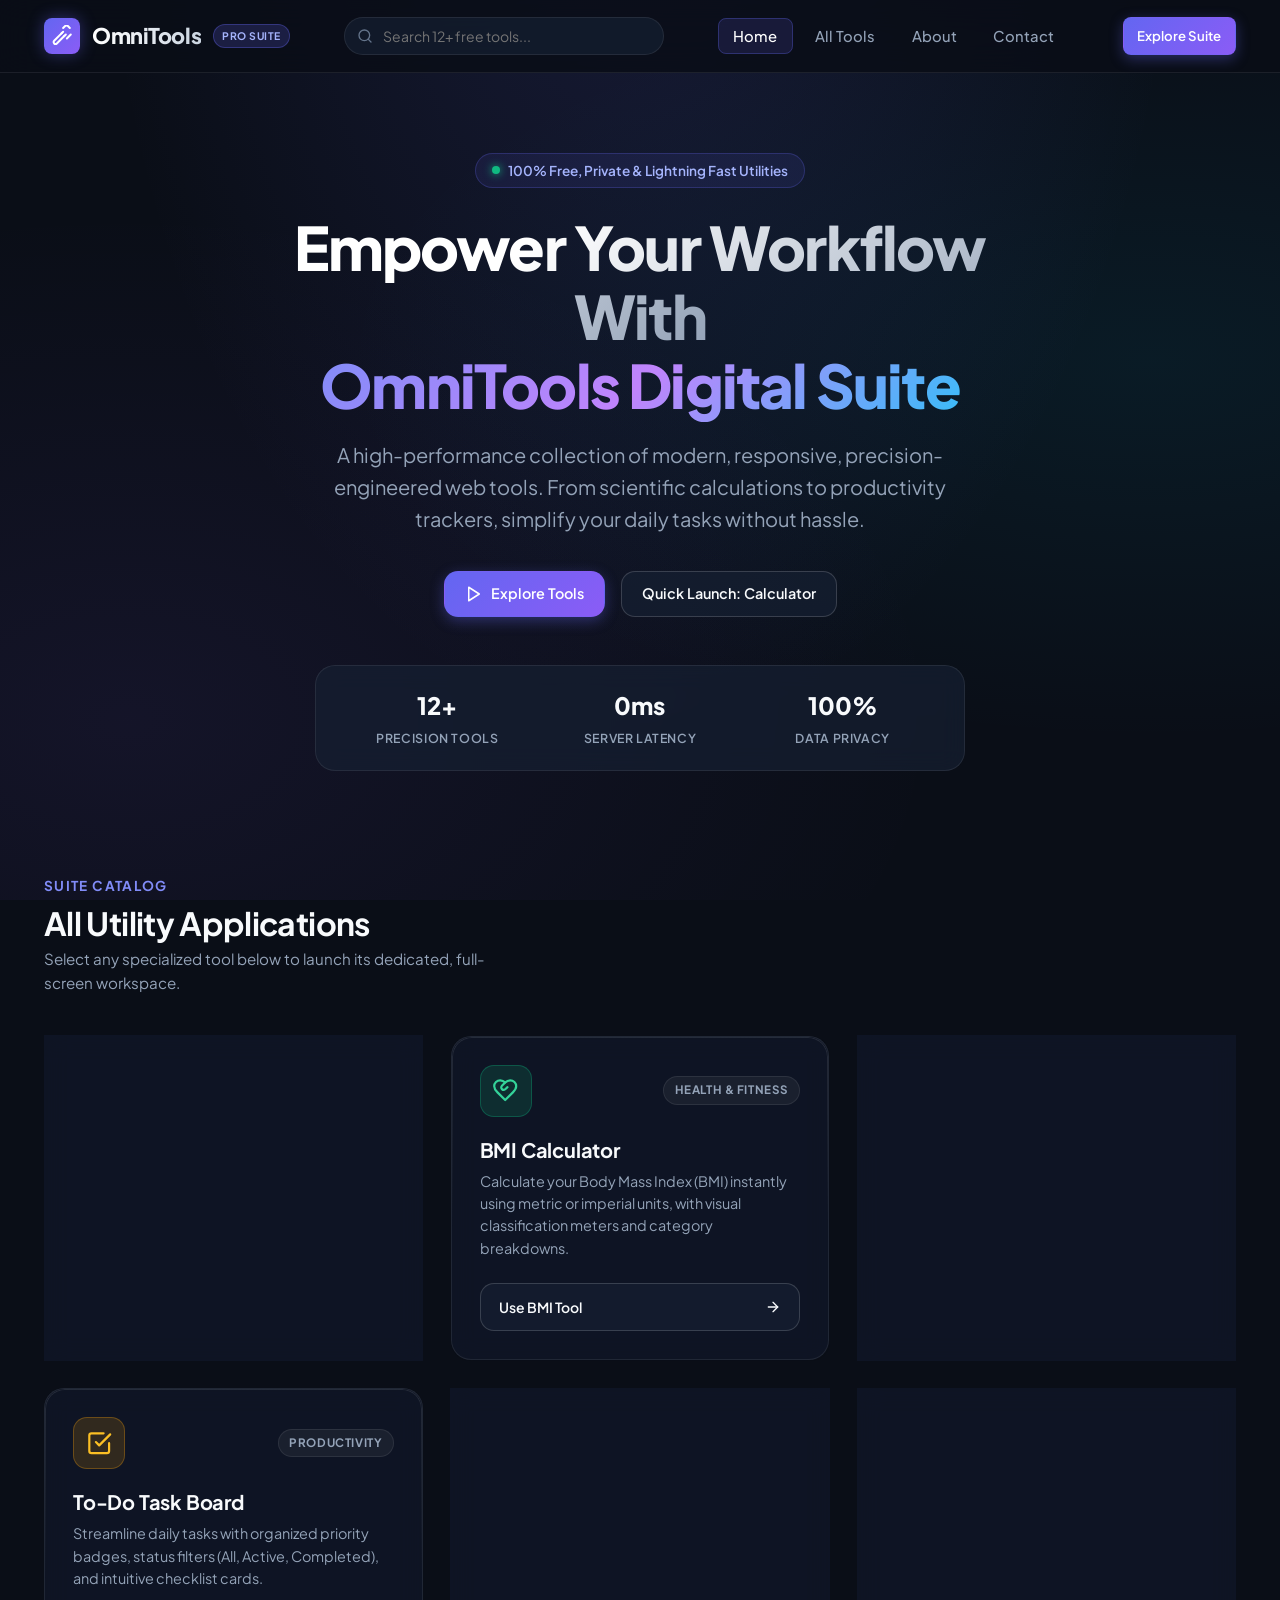
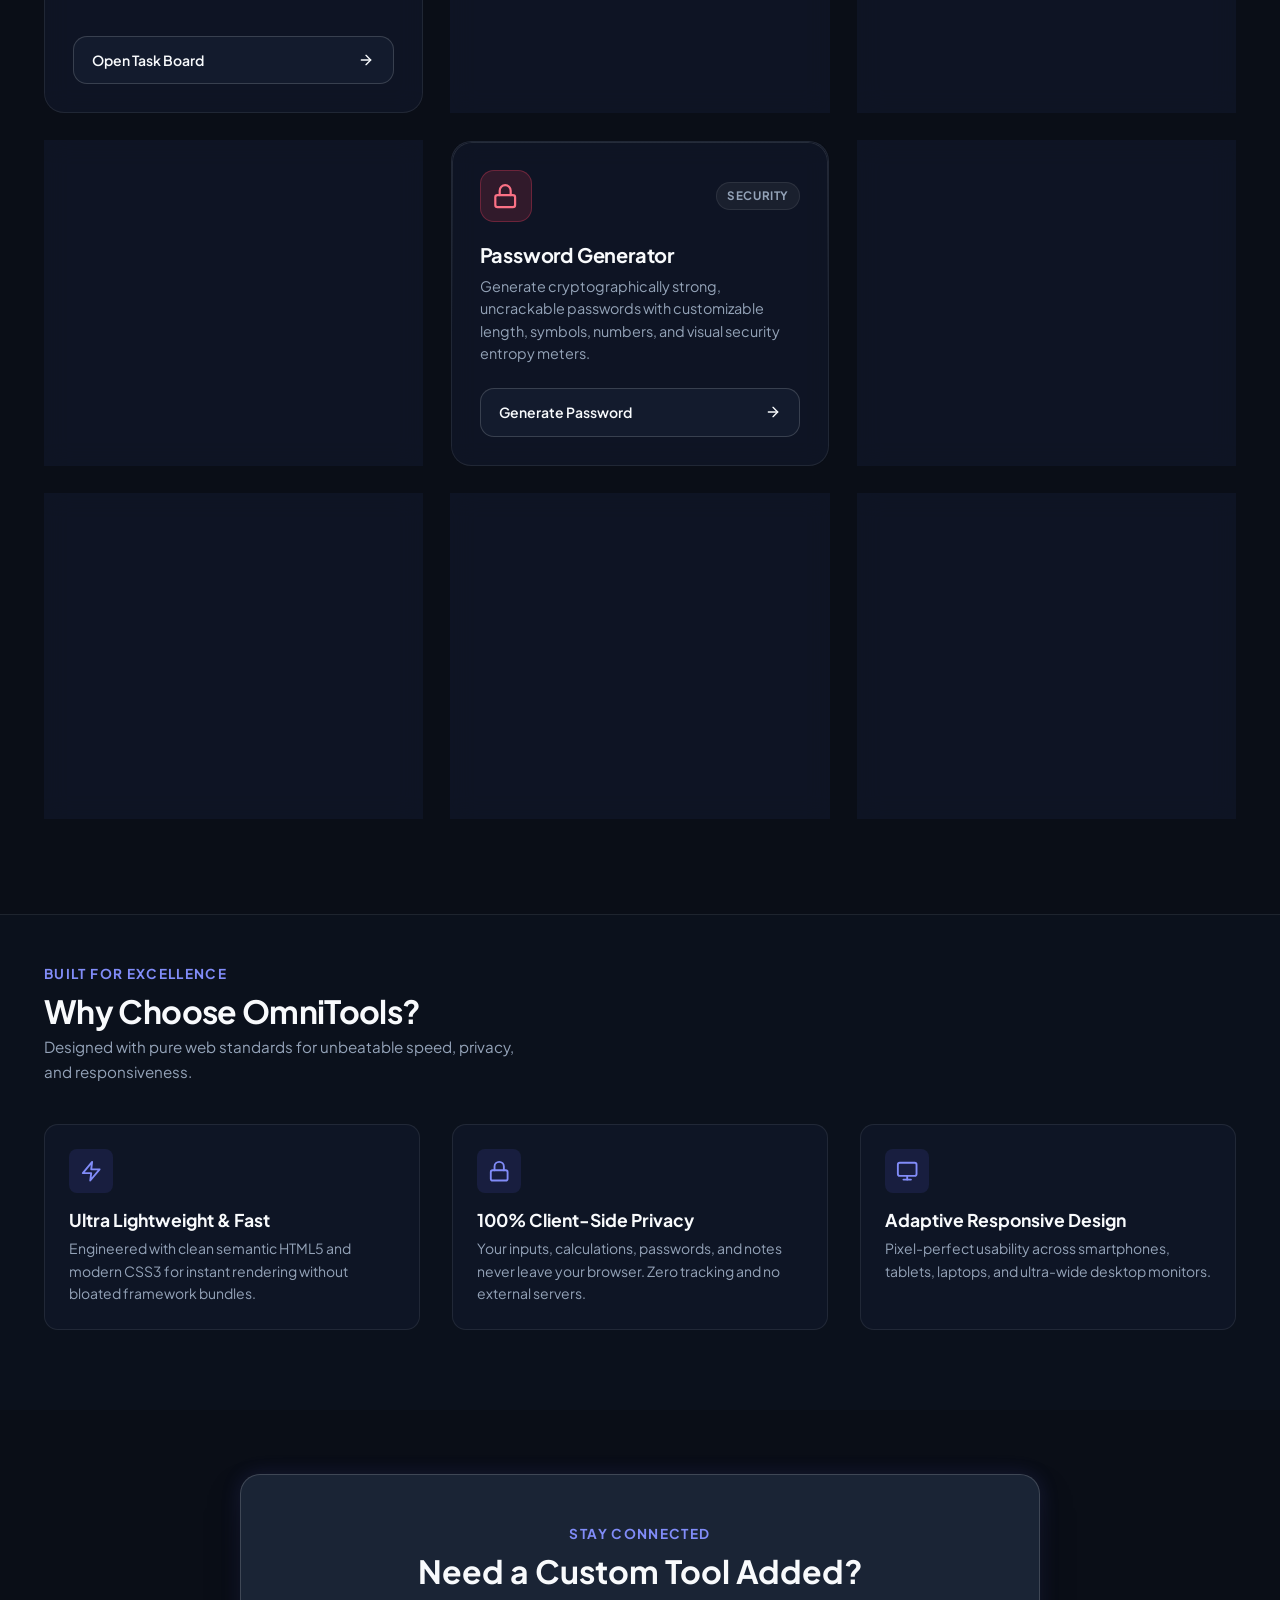
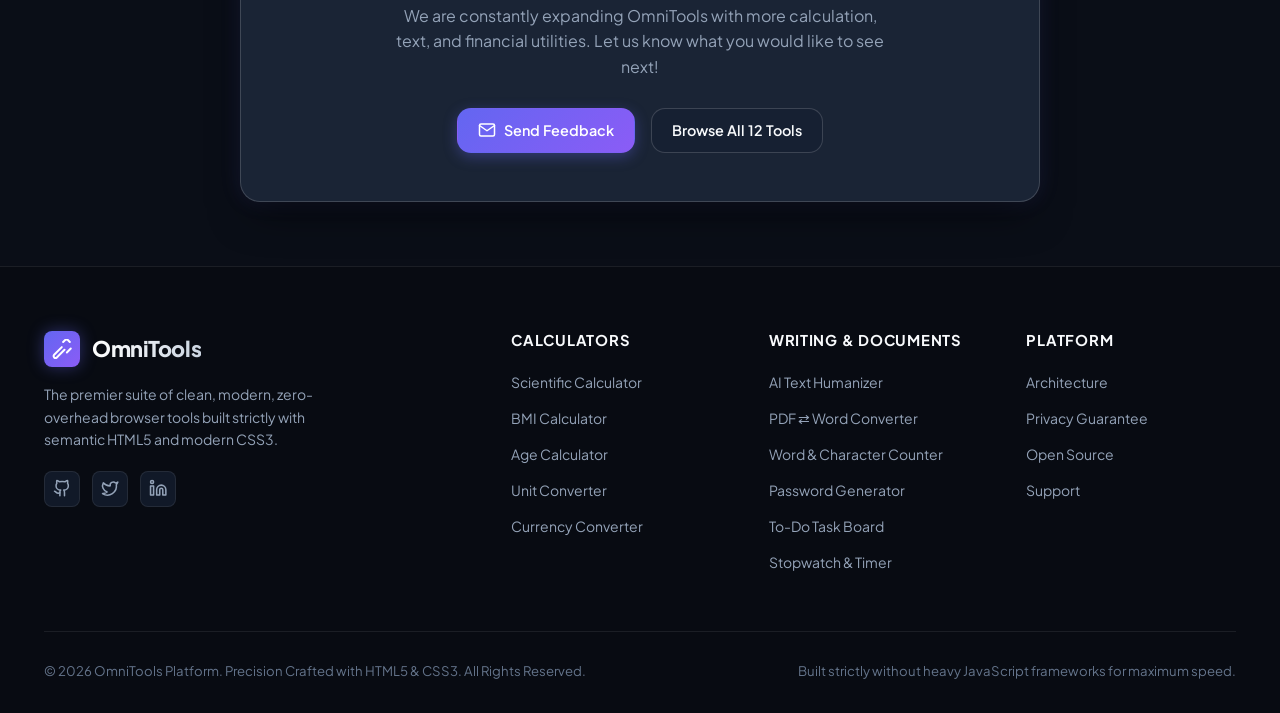
==== commit 690e9933: "feat: add AI text humanizer and PDF-to-word converter tools with corresponding styles and scripts" ====
--- a/index.html
+++ b/index.html
@@ -32,7 +32,7 @@
           <circle cx="11" cy="11" r="8"></circle>
           <line x1="21" y1="21" x2="16.65" y2="16.65"></line>
         </svg>
-        <input type="text" class="nav-search-input" placeholder="Search 10+ free tools..." aria-label="Search tools">
+        <input type="text" class="nav-search-input" placeholder="Search 12+ free tools..." aria-label="Search tools">
       </div>
 
       <!-- Navigation Links -->
@@ -84,7 +84,7 @@
         <!-- Hero Stats -->
         <div class="hero-stats-bar">
           <div class="stat-item">
-            <span class="stat-number">10+</span>
+            <span class="stat-number">12+</span>
             <span class="stat-label">Precision Tools</span>
           </div>
           <div class="stat-item">
@@ -334,6 +334,50 @@
             </p>
             <a href="stopwatch-timer.html" class="btn-tool" id="btn-timer">
               <span>Open Stopwatch</span>
+              <svg viewBox="0 0 24 24" fill="none" stroke="currentColor" stroke-width="2" stroke-linecap="round" stroke-linejoin="round"><path d="M5 12h14"/><path d="m12 5 7 7-7 7"/></svg>
+            </a>
+          </article>
+
+          <!-- Tool 11: AI Text Humanizer -->
+          <article class="tool-card">
+            <div class="tool-card-top">
+              <div class="tool-card-icon-box card-color-rose">
+                <svg viewBox="0 0 24 24" fill="none" stroke="currentColor" stroke-width="2" stroke-linecap="round" stroke-linejoin="round">
+                  <path d="M12 2a8 8 0 0 0-8 8c0 5 8 12 8 12s8-7 8-12a8 8 0 0 0-8-8z"></path>
+                  <circle cx="12" cy="10" r="3"></circle>
+                </svg>
+              </div>
+              <span class="tool-category-badge">Content & Writing</span>
+            </div>
+            <h3 class="tool-card-title">AI Text Humanizer</h3>
+            <p class="tool-card-desc">
+              Transform stiff, robotic AI-generated text into authentic human writing with diverse cadence, custom tones (Academic, Casual, Executive), and complete AI cliché purging.
+            </p>
+            <a href="humanize-text.html" class="btn-tool" id="btn-humanize">
+              <span>Humanize Text</span>
+              <svg viewBox="0 0 24 24" fill="none" stroke="currentColor" stroke-width="2" stroke-linecap="round" stroke-linejoin="round"><path d="M5 12h14"/><path d="m12 5 7 7-7 7"/></svg>
+            </a>
+          </article>
+
+          <!-- Tool 12: PDF to Word & Word to PDF Converter -->
+          <article class="tool-card">
+            <div class="tool-card-top">
+              <div class="tool-card-icon-box card-color-blue">
+                <svg viewBox="0 0 24 24" fill="none" stroke="currentColor" stroke-width="2" stroke-linecap="round" stroke-linejoin="round">
+                  <path d="M14 2H6a2 2 0 0 0-2 2v16a2 2 0 0 0 2 2h12a2 2 0 0 0 2-2V8z"></path>
+                  <polyline points="14 2 14 8 20 8"></polyline>
+                  <line x1="16" y1="13" x2="8" y2="13"></line>
+                  <line x1="16" y1="17" x2="8" y2="17"></line>
+                </svg>
+              </div>
+              <span class="tool-category-badge">Document Studio</span>
+            </div>
+            <h3 class="tool-card-title">PDF ⇄ Word Converter</h3>
+            <p class="tool-card-desc">
+              Two-way document converter: convert PDF files to editable Word (.docx / .doc) or convert Word documents to clean PDFs. 100% private in-browser processing with live editor preview.
+            </p>
+            <a href="pdf-word-converter.html" class="btn-tool" id="btn-pdf-word">
+              <span>Convert Documents</span>
               <svg viewBox="0 0 24 24" fill="none" stroke="currentColor" stroke-width="2" stroke-linecap="round" stroke-linejoin="round"><path d="M5 12h14"/><path d="m12 5 7 7-7 7"/></svg>
             </a>
           </article>
@@ -403,7 +447,7 @@
             <svg width="18" height="18" viewBox="0 0 24 24" fill="none" stroke="currentColor" stroke-width="2" stroke-linecap="round" stroke-linejoin="round"><path d="M4 4h16c1.1 0 2 .9 2 2v12c0 1.1-.9 2-2 2H4c-1.1 0-2-.9-2-2V6c0-1.1.9-2 2-2z"></path><polyline points="22,6 12,13 2,6"></polyline></svg>
             Send Feedback
           </a>
-          <a href="#tools-section" class="btn btn-secondary">Browse All 10 Tools</a>
+          <a href="#tools-section" class="btn btn-secondary">Browse All 12 Tools</a>
         </div>
       </div>
     </section>
@@ -452,12 +496,13 @@
         </div>
 
         <div>
-          <h4 class="footer-heading">Productivity</h4>
+          <h4 class="footer-heading">Writing & Documents</h4>
           <ul class="footer-link-list">
+            <li><a href="humanize-text.html">AI Text Humanizer</a></li>
+            <li><a href="pdf-word-converter.html">PDF ⇄ Word Converter</a></li>
+            <li><a href="word-counter.html">Word & Character Counter</a></li>
+            <li><a href="password-generator.html">Password Generator</a></li>
             <li><a href="todo-list.html">To-Do Task Board</a></li>
-            <li><a href="expense-tracker.html">Expense Tracker</a></li>
-            <li><a href="word-counter.html">Word Counter</a></li>
-            <li><a href="password-generator.html">Password Generator</a></li>
             <li><a href="stopwatch-timer.html">Stopwatch & Timer</a></li>
           </ul>
         </div>
--- a/style.css
+++ b/style.css
@@ -1881,3 +1881,986 @@
     display: none; /* Mobile view simplification */
   }
 }
+
+/* ==========================================================================
+   Tool 11: AI Text Humanizer Styles
+   ========================================================================== */
+.humanizer-container {
+  display: flex;
+  flex-direction: column;
+  gap: 1.5rem;
+}
+
+.humanizer-controls-card {
+  background: var(--bg-surface-elevated);
+  border: 1px solid var(--border-medium);
+  border-radius: var(--radius-lg);
+  padding: 1.5rem;
+  box-shadow: var(--shadow-md);
+  display: flex;
+  flex-direction: column;
+  gap: 1.25rem;
+}
+
+.control-row {
+  display: grid;
+  grid-template-columns: 1fr auto;
+  gap: 1.5rem;
+  align-items: center;
+}
+
+@media (max-width: 900px) {
+  .control-row {
+    grid-template-columns: 1fr;
+  }
+}
+
+.control-item {
+  display: flex;
+  flex-direction: column;
+  gap: 0.5rem;
+}
+
+.control-label {
+  font-size: 0.8rem;
+  font-weight: 700;
+  text-transform: uppercase;
+  letter-spacing: 0.05em;
+  color: var(--text-muted);
+}
+
+.tone-pill-group {
+  display: flex;
+  flex-wrap: wrap;
+  gap: 0.5rem;
+}
+
+.tone-pill {
+  background: var(--bg-secondary);
+  border: 1px solid var(--border-subtle);
+  color: var(--text-muted);
+  padding: 0.45rem 0.9rem;
+  border-radius: var(--radius-full);
+  font-size: 0.85rem;
+  font-weight: 500;
+  cursor: pointer;
+  transition: all var(--transition-fast);
+  display: inline-flex;
+  align-items: center;
+  gap: 0.4rem;
+}
+
+.tone-pill:hover {
+  background: var(--bg-tertiary);
+  color: var(--text-main);
+  border-color: var(--border-medium);
+}
+
+.tone-pill.active {
+  background: linear-gradient(135deg, rgba(244, 63, 94, 0.2), rgba(225, 29, 72, 0.25));
+  border-color: var(--accent-rose);
+  color: #fff;
+  box-shadow: 0 0 12px rgba(244, 63, 94, 0.25);
+}
+
+.strength-selector {
+  display: inline-flex;
+  background: var(--bg-secondary);
+  border: 1px solid var(--border-subtle);
+  border-radius: var(--radius-md);
+  padding: 0.25rem;
+  gap: 0.25rem;
+}
+
+.strength-btn {
+  background: transparent;
+  border: none;
+  color: var(--text-muted);
+  padding: 0.4rem 0.85rem;
+  font-size: 0.8rem;
+  font-weight: 600;
+  border-radius: var(--radius-sm);
+  cursor: pointer;
+  transition: all var(--transition-fast);
+}
+
+.strength-btn:hover {
+  color: var(--text-main);
+}
+
+.strength-btn.active {
+  background: var(--bg-tertiary);
+  color: #fff;
+  border: 1px solid var(--border-medium);
+  box-shadow: var(--shadow-sm);
+}
+
+.options-toggle-row {
+  display: flex;
+  flex-wrap: wrap;
+  gap: 1.25rem;
+  padding-top: 0.75rem;
+  border-top: 1px solid var(--border-subtle);
+}
+
+.custom-checkbox-label {
+  display: inline-flex;
+  align-items: center;
+  gap: 0.5rem;
+  font-size: 0.85rem;
+  color: var(--text-muted);
+  cursor: pointer;
+  user-select: none;
+}
+
+.custom-checkbox-label input {
+  position: absolute;
+  opacity: 0;
+  cursor: pointer;
+}
+
+.checkbox-custom {
+  width: 18px;
+  height: 18px;
+  border-radius: 4px;
+  border: 1.5px solid var(--border-medium);
+  background: var(--bg-secondary);
+  display: inline-flex;
+  align-items: center;
+  justify-content: center;
+  transition: all var(--transition-fast);
+}
+
+.custom-checkbox-label input:checked ~ .checkbox-custom {
+  background: var(--primary-start);
+  border-color: var(--primary-start);
+}
+
+.custom-checkbox-label input:checked ~ .checkbox-custom::after {
+  content: '✓';
+  color: #fff;
+  font-size: 11px;
+  font-weight: 800;
+}
+
+.sample-preset-bar {
+  display: flex;
+  align-items: center;
+  gap: 0.5rem;
+  flex-wrap: wrap;
+  font-size: 0.8rem;
+  color: var(--text-dim);
+  padding-top: 0.5rem;
+}
+
+.btn-preset {
+  background: rgba(255, 255, 255, 0.05);
+  border: 1px solid var(--border-subtle);
+  color: var(--text-muted);
+  padding: 0.25rem 0.65rem;
+  border-radius: var(--radius-sm);
+  font-size: 0.78rem;
+  cursor: pointer;
+  transition: all var(--transition-fast);
+}
+
+.btn-preset:hover {
+  background: rgba(255, 255, 255, 0.1);
+  color: var(--text-main);
+  border-color: var(--border-medium);
+}
+
+.humanizer-panels-grid {
+  display: grid;
+  grid-template-columns: 1fr 1fr;
+  gap: 1.25rem;
+}
+
+@media (max-width: 850px) {
+  .humanizer-panels-grid {
+    grid-template-columns: 1fr;
+  }
+}
+
+.humanizer-panel {
+  background: var(--bg-surface-elevated);
+  border: 1px solid var(--border-medium);
+  border-radius: var(--radius-lg);
+  display: flex;
+  flex-direction: column;
+  overflow: hidden;
+  box-shadow: var(--shadow-md);
+  min-height: 420px;
+}
+
+.panel-header {
+  display: flex;
+  justify-content: space-between;
+  align-items: center;
+  padding: 0.9rem 1.25rem;
+  background: rgba(15, 23, 42, 0.6);
+  border-bottom: 1px solid var(--border-subtle);
+}
+
+.panel-title-wrap {
+  display: flex;
+  align-items: center;
+  gap: 0.6rem;
+}
+
+.panel-status-dot {
+  width: 8px;
+  height: 8px;
+  border-radius: 50%;
+}
+
+.dot-ai {
+  background: var(--accent-rose);
+  box-shadow: 0 0 8px var(--accent-rose);
+}
+
+.dot-human {
+  background: var(--accent-emerald);
+  box-shadow: 0 0 8px var(--accent-emerald);
+}
+
+.panel-title {
+  font-weight: 700;
+  font-size: 0.92rem;
+  color: var(--text-main);
+}
+
+.panel-meta {
+  font-size: 0.8rem;
+  color: var(--text-dim);
+  font-family: var(--font-mono);
+}
+
+.panel-meta-sep {
+  margin: 0 0.35rem;
+}
+
+.panel-textarea-wrapper {
+  flex: 1;
+  position: relative;
+  display: flex;
+  flex-direction: column;
+}
+
+.humanize-textarea {
+  flex: 1;
+  width: 100%;
+  min-height: 320px;
+  padding: 1.25rem;
+  background: transparent;
+  border: none;
+  color: var(--text-main);
+  font-family: var(--font-sans);
+  font-size: 0.95rem;
+  line-height: 1.7;
+  resize: none;
+  outline: none;
+}
+
+.humanize-textarea::placeholder {
+  color: var(--text-dim);
+}
+
+.humanize-diff-box {
+  flex: 1;
+  width: 100%;
+  min-height: 320px;
+  padding: 1.25rem;
+  background: transparent;
+  color: var(--text-main);
+  font-size: 0.95rem;
+  line-height: 1.7;
+  overflow-y: auto;
+  white-space: pre-wrap;
+  word-break: break-word;
+}
+
+.diff-highlight {
+  background: rgba(16, 185, 129, 0.2);
+  color: #6ee7b7;
+  padding: 0.15rem 0.35rem;
+  border-radius: 4px;
+  border-bottom: 2px solid var(--accent-emerald);
+}
+
+.diff-cliche-fixed {
+  background: rgba(244, 63, 94, 0.2);
+  color: #fda4af;
+  padding: 0.15rem 0.35rem;
+  border-radius: 4px;
+  border-bottom: 2px solid var(--accent-rose);
+  text-decoration: line-through;
+}
+
+.panel-footer-actions {
+  display: flex;
+  justify-content: space-between;
+  align-items: center;
+  padding: 0.75rem 1.25rem;
+  background: rgba(15, 23, 42, 0.4);
+  border-top: 1px solid var(--border-subtle);
+}
+
+.humanize-trigger-bar {
+  display: flex;
+  flex-direction: column;
+  align-items: center;
+  gap: 0.65rem;
+  margin: 0.5rem 0;
+}
+
+.humanize-trigger-bar .btn-lg {
+  padding: 0.85rem 2.5rem;
+  font-size: 1.05rem;
+  font-weight: 700;
+  box-shadow: 0 10px 25px -5px rgba(244, 63, 94, 0.4);
+  background: linear-gradient(135deg, #f43f5e 0%, #e11d48 50%, #be123c 100%);
+  border: 1px solid rgba(255, 255, 255, 0.2);
+  transition: all var(--transition-normal);
+}
+
+.humanize-trigger-bar .btn-lg:hover {
+  transform: translateY(-2px);
+  box-shadow: 0 15px 30px -5px rgba(244, 63, 94, 0.6);
+}
+
+.trigger-hint {
+  font-size: 0.8rem;
+  color: var(--text-dim);
+}
+
+.humanize-analytics-card {
+  background: var(--bg-surface-elevated);
+  border: 1px solid var(--border-medium);
+  border-radius: var(--radius-lg);
+  padding: 1.5rem;
+  box-shadow: var(--shadow-md);
+  display: flex;
+  flex-direction: column;
+  gap: 1.25rem;
+}
+
+.analytics-card-title {
+  font-size: 1rem;
+  font-weight: 700;
+  color: var(--text-main);
+  display: flex;
+  align-items: center;
+  gap: 0.5rem;
+}
+
+.analytics-metrics-grid {
+  display: grid;
+  grid-template-columns: repeat(3, 1fr);
+  gap: 1rem;
+}
+
+@media (max-width: 800px) {
+  .analytics-metrics-grid {
+    grid-template-columns: 1fr;
+  }
+}
+
+.metric-meter-card {
+  background: var(--bg-secondary);
+  border: 1px solid var(--border-subtle);
+  border-radius: var(--radius-md);
+  padding: 1rem;
+  display: flex;
+  flex-direction: column;
+  gap: 0.6rem;
+}
+
+.meter-top {
+  display: flex;
+  justify-content: space-between;
+  align-items: center;
+}
+
+.meter-label {
+  font-size: 0.8rem;
+  font-weight: 600;
+  color: var(--text-muted);
+}
+
+.meter-value {
+  font-size: 0.92rem;
+  font-weight: 700;
+  font-family: var(--font-mono);
+  color: var(--text-main);
+}
+
+.meter-bar-track {
+  width: 100%;
+  height: 8px;
+  background: rgba(255, 255, 255, 0.08);
+  border-radius: 4px;
+  overflow: hidden;
+}
+
+.meter-bar-fill {
+  height: 100%;
+  border-radius: 4px;
+  transition: width 0.5s cubic-bezier(0.4, 0, 0.2, 1);
+}
+
+.fill-green {
+  background: linear-gradient(90deg, #10b981, #059669);
+}
+
+.fill-cyan {
+  background: linear-gradient(90deg, #06b6d4, #0284c7);
+}
+
+.fill-purple {
+  background: linear-gradient(90deg, #a855f7, #7c3aed);
+}
+
+.fill-amber {
+  background: linear-gradient(90deg, #f59e0b, #d97706);
+}
+
+.fill-rose {
+  background: linear-gradient(90deg, #f43f5e, #e11d48);
+}
+
+.meter-footer-note {
+  font-size: 0.75rem;
+  color: var(--text-dim);
+}
+
+.cliches-detected-box {
+  background: var(--bg-secondary);
+  border: 1px solid var(--border-subtle);
+  border-radius: var(--radius-md);
+  padding: 1rem;
+}
+
+.cliches-box-title {
+  font-size: 0.82rem;
+  font-weight: 700;
+  color: var(--text-muted);
+  display: block;
+  margin-bottom: 0.6rem;
+}
+
+.cliches-badge-list {
+  display: flex;
+  flex-wrap: wrap;
+  gap: 0.4rem;
+}
+
+.cliche-tag {
+  background: rgba(244, 63, 94, 0.12);
+  border: 1px solid rgba(244, 63, 94, 0.3);
+  color: #fda4af;
+  padding: 0.2rem 0.55rem;
+  border-radius: var(--radius-sm);
+  font-size: 0.78rem;
+  font-family: var(--font-mono);
+}
+
+.buzzword-chip {
+  display: inline-block;
+  background: rgba(255, 255, 255, 0.06);
+  border: 1px solid var(--border-subtle);
+  padding: 0.2rem 0.5rem;
+  border-radius: 4px;
+  font-size: 0.75rem;
+  color: var(--text-muted);
+  font-family: var(--font-mono);
+}
+
+/* ==========================================================================
+   Tool 12: PDF to Word & Word to PDF Converter Styles
+   ========================================================================== */
+.doc-converter-container {
+  display: flex;
+  flex-direction: column;
+  gap: 1.5rem;
+}
+
+.converter-mode-card {
+  background: var(--bg-surface-elevated);
+  border: 1px solid var(--border-medium);
+  border-radius: var(--radius-lg);
+  padding: 0.85rem;
+  box-shadow: var(--shadow-md);
+}
+
+.mode-switch-wrapper {
+  display: grid;
+  grid-template-columns: 1fr auto 1fr;
+  align-items: center;
+  gap: 0.75rem;
+}
+
+@media (max-width: 650px) {
+  .mode-switch-wrapper {
+    grid-template-columns: 1fr;
+  }
+}
+
+.mode-tab-btn {
+  background: var(--bg-secondary);
+  border: 1px solid var(--border-subtle);
+  border-radius: var(--radius-md);
+  padding: 0.85rem 1.25rem;
+  cursor: pointer;
+  display: flex;
+  align-items: center;
+  justify-content: center;
+  gap: 0.65rem;
+  transition: all var(--transition-normal);
+  color: var(--text-muted);
+}
+
+.mode-tab-btn:hover {
+  background: var(--bg-tertiary);
+  color: var(--text-main);
+  border-color: var(--border-medium);
+}
+
+.mode-tab-btn.active {
+  background: linear-gradient(135deg, rgba(59, 130, 246, 0.2), rgba(37, 99, 235, 0.3));
+  border-color: var(--accent-blue);
+  color: #fff;
+  box-shadow: 0 0 16px rgba(59, 130, 246, 0.25);
+}
+
+.mode-icon-badge {
+  padding: 0.2rem 0.5rem;
+  border-radius: 4px;
+  font-size: 0.75rem;
+  font-weight: 800;
+  text-transform: uppercase;
+  letter-spacing: 0.05em;
+}
+
+.badge-pdf {
+  background: rgba(239, 68, 68, 0.2);
+  color: #f87171;
+  border: 1px solid rgba(239, 68, 68, 0.4);
+}
+
+.badge-word {
+  background: rgba(59, 130, 246, 0.2);
+  color: #60a5fa;
+  border: 1px solid rgba(59, 130, 246, 0.4);
+}
+
+.mode-arrow {
+  color: var(--text-dim);
+  font-size: 0.9rem;
+}
+
+.mode-tab-title {
+  font-weight: 700;
+  font-size: 0.95rem;
+}
+
+.btn-swap-mode {
+  width: 44px;
+  height: 44px;
+  border-radius: 50%;
+  background: var(--bg-secondary);
+  border: 1px solid var(--border-medium);
+  color: var(--text-muted);
+  cursor: pointer;
+  display: inline-flex;
+  align-items: center;
+  justify-content: center;
+  transition: all var(--transition-normal);
+}
+
+.btn-swap-mode svg {
+  width: 20px;
+  height: 20px;
+  transition: transform var(--transition-bounce);
+}
+
+.btn-swap-mode:hover {
+  background: var(--bg-tertiary);
+  color: var(--accent-cyan);
+  border-color: var(--accent-cyan);
+}
+
+.btn-swap-mode:hover svg {
+  transform: rotate(180deg);
+}
+
+.upload-dropzone-card {
+  background: var(--bg-surface-elevated);
+  border: 2px dashed var(--border-medium);
+  border-radius: var(--radius-lg);
+  padding: 2.75rem 2rem;
+  text-align: center;
+  cursor: pointer;
+  transition: all var(--transition-normal);
+  position: relative;
+  box-shadow: var(--shadow-md);
+}
+
+.upload-dropzone-card:hover,
+.upload-dropzone-card.drag-over {
+  border-color: var(--accent-blue);
+  background: rgba(30, 41, 59, 0.95);
+  box-shadow: 0 0 30px rgba(59, 130, 246, 0.2);
+}
+
+.file-input-hidden {
+  position: absolute;
+  top: 0;
+  left: 0;
+  width: 100%;
+  height: 100%;
+  opacity: 0;
+  cursor: pointer;
+}
+
+.dropzone-empty-state {
+  display: flex;
+  flex-direction: column;
+  align-items: center;
+  gap: 0.75rem;
+  pointer-events: none;
+}
+
+.dropzone-icon-circle {
+  width: 68px;
+  height: 68px;
+  border-radius: 50%;
+  background: linear-gradient(135deg, rgba(59, 130, 246, 0.2), rgba(99, 102, 241, 0.15));
+  border: 1px solid rgba(59, 130, 246, 0.3);
+  display: flex;
+  align-items: center;
+  justify-content: center;
+  color: #60a5fa;
+  margin-bottom: 0.25rem;
+}
+
+.dropzone-icon-circle svg {
+  width: 32px;
+  height: 32px;
+}
+
+.dropzone-title {
+  font-size: 1.25rem;
+  font-weight: 700;
+  color: var(--text-main);
+}
+
+.dropzone-subtitle {
+  font-size: 0.9rem;
+  color: var(--text-muted);
+}
+
+.browse-link {
+  color: #60a5fa;
+  text-decoration: underline;
+  font-weight: 600;
+}
+
+.dropzone-tags {
+  display: flex;
+  gap: 0.6rem;
+  flex-wrap: wrap;
+  justify-content: center;
+  margin-top: 0.75rem;
+}
+
+.dropzone-tag-item {
+  background: rgba(255, 255, 255, 0.05);
+  border: 1px solid var(--border-subtle);
+  border-radius: var(--radius-sm);
+  padding: 0.25rem 0.65rem;
+  font-size: 0.78rem;
+  color: var(--text-dim);
+}
+
+.dropzone-loaded-state {
+  display: flex;
+  flex-direction: column;
+  gap: 1.25rem;
+  text-align: left;
+}
+
+.file-meta-row {
+  display: flex;
+  align-items: center;
+  gap: 1.25rem;
+  background: var(--bg-secondary);
+  border: 1px solid var(--border-medium);
+  border-radius: var(--radius-md);
+  padding: 1rem 1.25rem;
+}
+
+.file-icon-box {
+  width: 48px;
+  height: 48px;
+  border-radius: var(--radius-sm);
+  background: rgba(59, 130, 246, 0.15);
+  border: 1px solid rgba(59, 130, 246, 0.3);
+  display: flex;
+  align-items: center;
+  justify-content: center;
+  font-weight: 800;
+  font-size: 0.85rem;
+  color: #60a5fa;
+}
+
+.file-details {
+  flex: 1;
+  min-width: 0;
+}
+
+.file-name {
+  font-size: 1rem;
+  font-weight: 700;
+  color: var(--text-main);
+  white-space: nowrap;
+  overflow: hidden;
+  text-overflow: ellipsis;
+  margin-bottom: 0.25rem;
+}
+
+.file-meta-tags {
+  font-size: 0.8rem;
+  color: var(--text-muted);
+  display: flex;
+  align-items: center;
+  gap: 0.4rem;
+}
+
+.file-actions {
+  display: flex;
+  align-items: center;
+  gap: 0.5rem;
+}
+
+.btn-danger-icon {
+  background: rgba(244, 63, 94, 0.1);
+  border: 1px solid rgba(244, 63, 94, 0.25);
+  color: #fda4af;
+  width: 32px;
+  height: 32px;
+  border-radius: var(--radius-sm);
+  cursor: pointer;
+  display: inline-flex;
+  align-items: center;
+  justify-content: center;
+  transition: all var(--transition-fast);
+}
+
+.btn-danger-icon:hover {
+  background: rgba(244, 63, 94, 0.25);
+  border-color: var(--accent-rose);
+}
+
+.conversion-progress-box {
+  background: var(--bg-secondary);
+  border: 1px solid var(--border-subtle);
+  border-radius: var(--radius-md);
+  padding: 1rem 1.25rem;
+}
+
+.progress-status-row {
+  display: flex;
+  justify-content: space-between;
+  font-size: 0.85rem;
+  margin-bottom: 0.5rem;
+}
+
+.progress-step-text {
+  font-weight: 600;
+  color: var(--text-main);
+}
+
+.progress-percent {
+  font-family: var(--font-mono);
+  color: var(--accent-cyan);
+  font-weight: 700;
+}
+
+.conversion-settings-card {
+  background: var(--bg-surface-elevated);
+  border: 1px solid var(--border-medium);
+  border-radius: var(--radius-lg);
+  padding: 1.25rem;
+  box-shadow: var(--shadow-md);
+}
+
+.settings-grid {
+  display: grid;
+  grid-template-columns: repeat(auto-fit, minmax(200px, 1fr));
+  gap: 1rem;
+}
+
+.setting-item {
+  display: flex;
+  flex-direction: column;
+  gap: 0.4rem;
+}
+
+.setting-label {
+  font-size: 0.8rem;
+  font-weight: 700;
+  color: var(--text-muted);
+  text-transform: uppercase;
+  letter-spacing: 0.04em;
+}
+
+.doc-preview-card {
+  background: var(--bg-surface-elevated);
+  border: 1px solid var(--border-medium);
+  border-radius: var(--radius-lg);
+  display: flex;
+  flex-direction: column;
+  overflow: hidden;
+  box-shadow: var(--shadow-lg);
+}
+
+.preview-header-bar {
+  display: flex;
+  justify-content: space-between;
+  align-items: center;
+  padding: 0.9rem 1.25rem;
+  background: rgba(15, 23, 42, 0.7);
+  border-bottom: 1px solid var(--border-subtle);
+  flex-wrap: wrap;
+  gap: 0.75rem;
+}
+
+.preview-title-box {
+  display: flex;
+  align-items: center;
+  gap: 0.6rem;
+  color: #60a5fa;
+}
+
+.preview-heading-title {
+  font-weight: 700;
+  font-size: 0.95rem;
+  color: var(--text-main);
+}
+
+.preview-status-badge {
+  background: rgba(59, 130, 246, 0.15);
+  border: 1px solid rgba(59, 130, 246, 0.3);
+  color: #93c5fd;
+  padding: 0.2rem 0.5rem;
+  border-radius: 4px;
+  font-size: 0.75rem;
+  font-weight: 600;
+}
+
+.editor-quick-toolbar {
+  display: flex;
+  align-items: center;
+  background: var(--bg-secondary);
+  border: 1px solid var(--border-subtle);
+  border-radius: var(--radius-sm);
+  padding: 0.2rem;
+  gap: 0.2rem;
+}
+
+.tb-btn {
+  background: transparent;
+  border: none;
+  color: var(--text-muted);
+  width: 28px;
+  height: 28px;
+  border-radius: 4px;
+  font-size: 0.8rem;
+  cursor: pointer;
+  display: inline-flex;
+  align-items: center;
+  justify-content: center;
+  transition: all var(--transition-fast);
+}
+
+.tb-btn:hover {
+  background: var(--bg-tertiary);
+  color: var(--text-main);
+}
+
+.tb-sep {
+  width: 1px;
+  height: 18px;
+  background: var(--border-subtle);
+  margin: 0 0.15rem;
+}
+
+.preview-action-group {
+  display: flex;
+  gap: 0.5rem;
+}
+
+.doc-sheet-viewport {
+  background: #0b1120;
+  padding: 2rem 1.5rem;
+  min-height: 420px;
+  display: flex;
+  justify-content: center;
+  overflow-y: auto;
+}
+
+.doc-page-canvas {
+  width: 100%;
+  max-width: 780px;
+  background: #ffffff;
+  color: #1e293b;
+  min-height: 520px;
+  padding: 3rem 3.5rem;
+  border-radius: 6px;
+  box-shadow: 0 15px 35px rgba(0, 0, 0, 0.5);
+  font-family: 'Segoe UI', Calibri, Arial, sans-serif;
+  font-size: 1.05rem;
+  line-height: 1.75;
+  outline: none;
+}
+
+.doc-page-canvas h1,
+.doc-page-canvas h2,
+.doc-page-canvas h3 {
+  color: #0f172a;
+  margin-top: 1.25rem;
+  margin-bottom: 0.75rem;
+  font-weight: 700;
+}
+
+.doc-page-canvas h1 { font-size: 1.75rem; }
+.doc-page-canvas h2 { font-size: 1.4rem; }
+.doc-page-canvas h3 { font-size: 1.15rem; }
+
+.doc-page-canvas p {
+  margin-bottom: 1rem;
+}
+
+.doc-page-canvas ul,
+.doc-page-canvas ol {
+  margin-left: 1.5rem;
+  margin-bottom: 1rem;
+}
+
+.doc-page-canvas li {
+  margin-bottom: 0.35rem;
+}
+
+.preview-footer-stats {
+  display: flex;
+  justify-content: space-between;
+  align-items: center;
+  padding: 0.75rem 1.5rem;
+  background: rgba(15, 23, 42, 0.6);
+  border-top: 1px solid var(--border-subtle);
+  font-size: 0.85rem;
+  flex-wrap: wrap;
+  gap: 0.75rem;
+}
+
